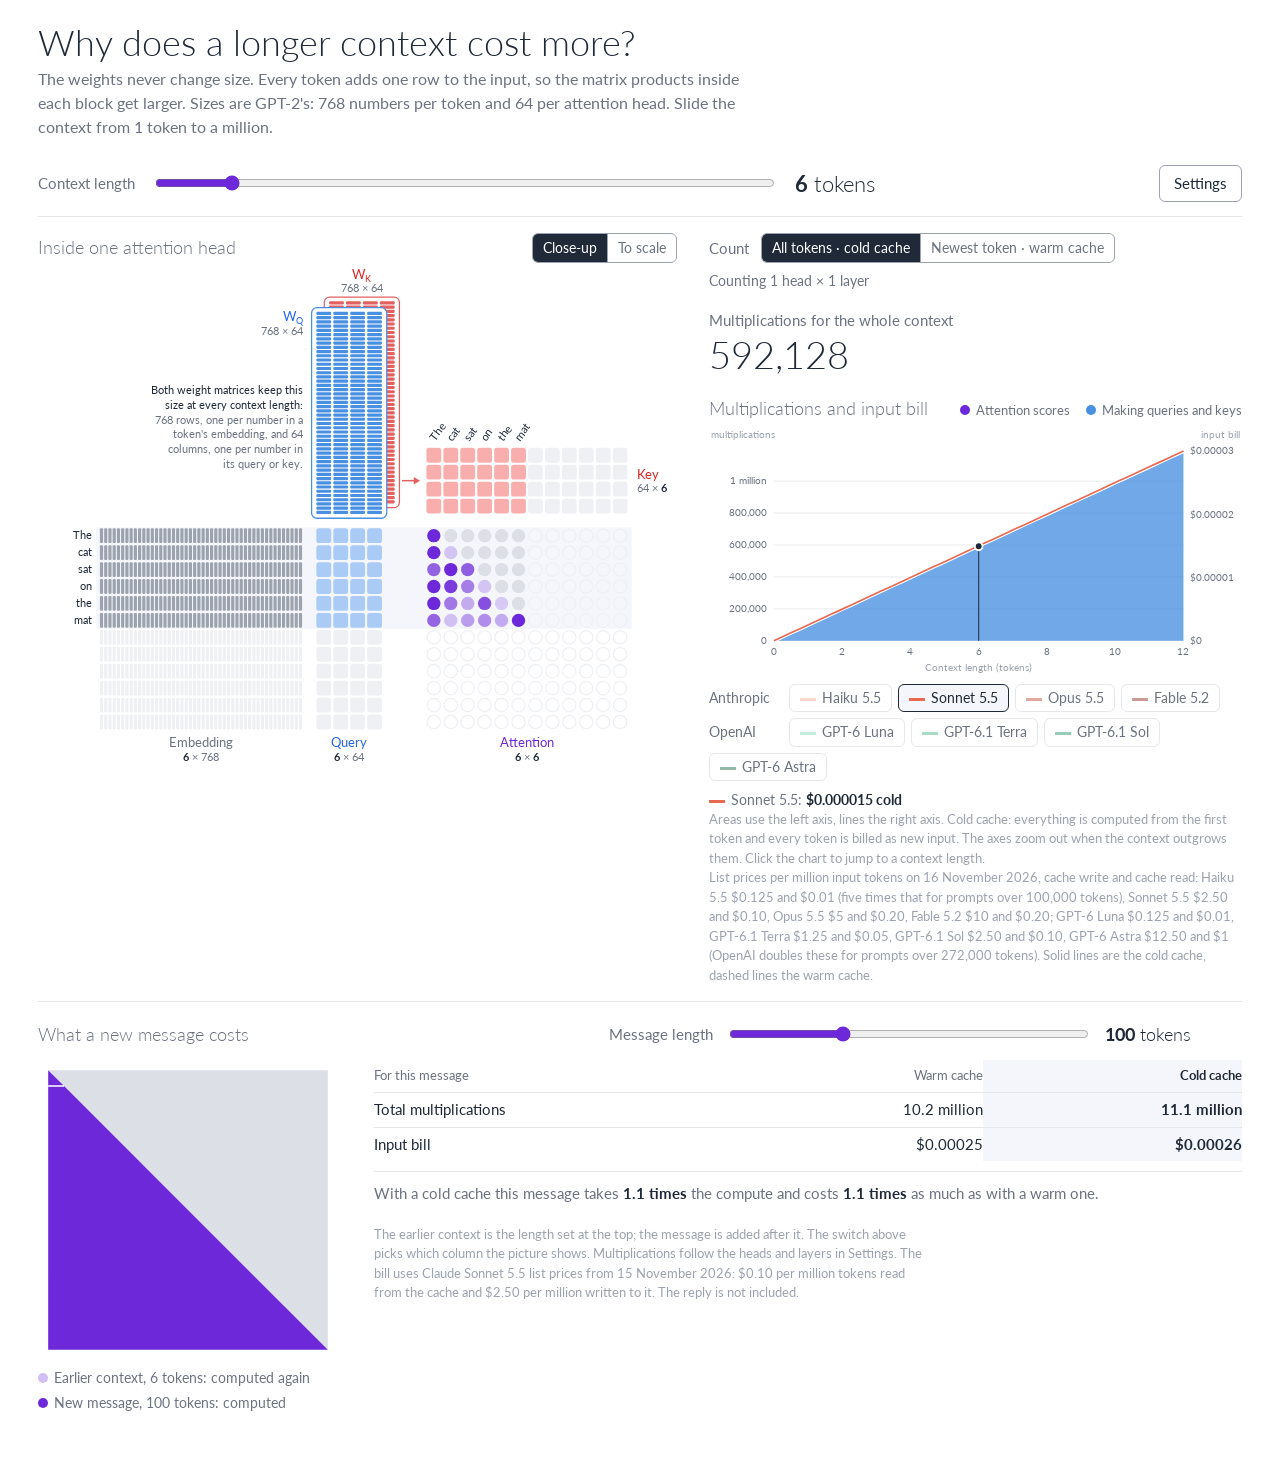
==== index.html @ df6a4c9b "Add interactive page on why a longer context costs more Co-Authored-By: Claude Fable 5.2 <noreply@an" ====
<!DOCTYPE html>
<html lang="en">
<head>
<meta charset="utf-8">
<meta name="viewport" content="width=device-width, initial-scale=1">
<title>Why a longer context costs more</title>
<link rel="preconnect" href="https://fonts.googleapis.com">
<link rel="preconnect" href="https://fonts.gstatic.com" crossorigin>
<link href="https://fonts.googleapis.com/css2?family=Lato:wght@300;400;700&display=swap" rel="stylesheet">
<style>
/* Layout: an airy white sheet. Left, one figure: token lanes run left to right
   through Embedding, Query and the Attention dot grid; the fixed weights and
   the Keys sit on top, so every cell is the row to its left times the column
   above it. Right, the two counts and the growth chart. */
:root {
  color-scheme: light;
  --bg: #ffffff;
  --ink: #1f2937;
  --ink-2: #6b7280;
  --ink-3: #9ca3af;
  --rule: #e5e7eb;
  --slot: #eef0f3;
  --lane: #f4f6fb;
  --emb: #9ca3af;
  --q: #4a90e2;
  --q-soft: #a9cbf5;
  --k: #e2605f;
  --k-soft: #f9aeae;
  --att: #6d28d9;
  --warm: #e2b100;
  --m1: #f2a48f; --m2: #e8694f; --m3: #c23e29; --m4: #86261a;
  --m5: #86d3b1; --m6: #3fb37f; --m7: #1e8c5e; --m8: #12603f;
  --bw: #2e9e6b;
  --br: #a9dcc3;
  --mask: #dcdfe6;
  --q-text: #2563eb;
  --k-text: #dc2626;
  --att-text: #6d28d9;
  --font: "Lato", "Segoe UI", "Helvetica Neue", Arial, sans-serif;
}
@media (prefers-color-scheme: dark) {
  :root:not([data-theme="light"]) {
    color-scheme: dark;
    --bg: #14161c;
    --ink: #e8eaf0;
    --ink-2: #a3a9b8;
    --ink-3: #737a8c;
    --rule: #2a2f3a;
    --slot: #20242d;
    --lane: #191c24;
    --emb: #7b8394;
    --q: #2f74c9;
    --q-soft: #27518a;
    --k: #c95252;
    --k-soft: #8f4444;
    --att: #a07be8;
  --warm: #d9ad1c;
  --m1: #f6c0b1; --m2: #ee8a74; --m3: #dc5f49; --m4: #b8432f;
  --m5: #a9e2c8; --m6: #5fc797; --m7: #37a676; --m8: #23825a;
  --bw: #3aa97a;
  --br: #2b5f4a;
    --mask: #333844;
    --q-text: #7fb0ff;
    --k-text: #f58c8c;
    --att-text: #b9a2ff;
  }
}
:root[data-theme="dark"] {
  color-scheme: dark;
  --bg: #14161c;
  --ink: #e8eaf0;
  --ink-2: #a3a9b8;
  --ink-3: #737a8c;
  --rule: #2a2f3a;
  --slot: #20242d;
  --lane: #191c24;
  --emb: #7b8394;
  --q: #2f74c9;
  --q-soft: #27518a;
  --k: #c95252;
  --k-soft: #8f4444;
  --att: #a07be8;
  --warm: #d9ad1c;
  --m1: #f6c0b1; --m2: #ee8a74; --m3: #dc5f49; --m4: #b8432f;
  --m5: #a9e2c8; --m6: #5fc797; --m7: #37a676; --m8: #23825a;
  --bw: #3aa97a;
  --br: #2b5f4a;
  --mask: #333844;
  --q-text: #7fb0ff;
  --k-text: #f58c8c;
  --att-text: #b9a2ff;
}

* { box-sizing: border-box; }
html, body { margin: 0; }
body {
  background: var(--bg);
  color: var(--ink);
  font-family: var(--font);
  font-size: 15px;
  line-height: 1.5;
}
.wrap {
  max-width: 1260px;
  margin: 0 auto;
  padding: 22px 28px 44px;
  display: flex;
  flex-direction: column;
  gap: 16px;
}

header { display: flex; flex-direction: column; gap: 4px; }
h1 {
  font-weight: 300;
  font-size: clamp(26px, 2.8vw, 36px);
  line-height: 1.15;
  margin: 0;
  text-wrap: balance;
}
.lede { margin: 0; color: var(--ink-2); font-size: 16px; max-width: 80ch; }

/* Controls */
.controls {
  display: flex;
  flex-wrap: wrap;
  align-items: center;
  gap: 10px 18px;
  padding: 10px 0 14px;
  border-bottom: 1px solid var(--rule);
}
.controls label { color: var(--ink-2); }
.controls input[type="range"] {
  flex: 1 1 200px;
  max-width: 620px;
  min-width: 150px;
  accent-color: var(--att);
  height: 24px;
}
.n-out { font-size: 22px; font-weight: 300; font-variant-numeric: tabular-nums; min-width: 9.6em; }
.n-out b { font-weight: 700; }
.buttons { display: flex; flex-wrap: wrap; gap: 8px; margin-left: auto; }
button {
  font: inherit;
  padding: 6px 14px;
  border-radius: 6px;
  border: 1px solid var(--ink-3);
  background: transparent;
  color: var(--ink);
  cursor: pointer;
}
button.primary { background: var(--att); border-color: var(--att); color: var(--bg); font-weight: 700; }
button:hover:not(:disabled) { background: var(--slot); }
button.primary:hover:not(:disabled) { background: var(--att); filter: brightness(1.12); }
button:disabled { opacity: 0.4; cursor: default; }
button:focus-visible, input:focus-visible { outline: 3px solid var(--q); outline-offset: 2px; }

/* Main */
main {
  display: grid;
  grid-template-columns: minmax(0, 6fr) minmax(0, 5fr);
  gap: 32px;
  align-items: start;
}
.stage-title, .side h2, .below h2 {
  margin: 0;
  font-size: 18px;
  font-weight: 300;
  color: var(--ink-2);
}
.stage { display: flex; flex-direction: column; gap: 6px; max-width: 700px; }
.stage-head { display: flex; flex-wrap: wrap; justify-content: space-between; align-items: center; gap: 8px 16px; }
.seg { display: inline-flex; border: 1px solid var(--ink-3); border-radius: 6px; overflow: hidden; }
.seg button { border: 0; border-radius: 0; padding: 4px 10px; font-size: 13.5px; color: var(--ink-2); white-space: nowrap; }
.seg button + button { border-left: 1px solid var(--ink-3); }
.seg button[aria-pressed="true"] { background: var(--ink); color: var(--bg); }
.seg button:focus-visible { outline-offset: -3px; }
.settings { position: relative; margin-left: auto; }
.settings summary {
  list-style: none; cursor: pointer; padding: 6px 14px; border: 1px solid var(--ink-3); border-radius: 6px; color: var(--ink);
}
.settings summary::-webkit-details-marker { display: none; }
.settings summary:hover, .settings[open] summary { background: var(--slot); }
.settings summary:focus-visible { outline: 3px solid var(--q); outline-offset: 2px; }
.settings-panel {
  position: absolute; right: 0; top: calc(100% + 6px); z-index: 5; width: min(300px, 86vw);
  display: grid; grid-template-columns: 1fr 88px; gap: 10px 12px; align-items: center;
  padding: 14px; background: var(--bg); border: 1px solid var(--rule); border-radius: 8px;
  box-shadow: 0 8px 24px rgba(0, 0, 0, 0.14);
}
.settings-panel input {
  font: inherit; width: 100%; padding: 5px 8px; border: 1px solid var(--ink-3); border-radius: 6px;
  background: var(--bg); color: var(--ink); font-variant-numeric: tabular-nums;
}
.settings-row, .settings-panel .hint { grid-column: 1 / -1; }
.settings-row { display: flex; flex-wrap: wrap; gap: 8px; }
.mult-note { color: var(--ink-2); font-size: 13.5px; font-variant-numeric: tabular-nums; }
.msg { display: flex; flex-direction: column; gap: 12px; padding-top: 18px; border-top: 1px solid var(--rule); }
.msg-head { display: flex; flex-wrap: wrap; align-items: center; justify-content: space-between; gap: 8px 24px; }
.msg-head h2 { margin: 0; font-size: 18px; font-weight: 300; color: var(--ink-2); }
.msg-ctl { display: flex; flex-wrap: wrap; align-items: center; gap: 8px 14px; flex: 1 1 360px; justify-content: flex-end; }
.msg-ctl label { color: var(--ink-2); }
.msg-ctl input { flex: 1 1 180px; max-width: 360px; accent-color: var(--att); height: 24px; }
.msg-out { font-size: 18px; font-weight: 300; min-width: 7.6em; font-variant-numeric: tabular-nums; }
.msg-out b { font-weight: 700; }
.msg-body { display: grid; grid-template-columns: minmax(0, 300px) minmax(0, 1fr); gap: 36px; align-items: start; }
.msg-pic { display: flex; flex-direction: column; gap: 8px; }
.msg-pic .key { display: flex; flex-direction: column; gap: 4px; margin-top: 0; font-size: 13.5px; color: var(--ink-2); }
.m-hist { fill: var(--att); }
.warm .m-hist { fill-opacity: 0.22; }
.m-new { fill: var(--att); }
.m-split { stroke: var(--bg); stroke-width: 1.2; }
.sw-hist { background: var(--att); opacity: 0.3; }
.msg-nums { display: flex; flex-direction: column; gap: 10px; min-width: 0; }
table { border-collapse: collapse; width: 100%; font-size: 15px; }
th, td { text-align: right; padding: 7px 10px; border-bottom: 1px solid var(--rule); white-space: nowrap; font-variant-numeric: tabular-nums; }
th:first-child, td:first-child { text-align: left; padding-left: 0; }
th { font-weight: 400; color: var(--ink-2); font-size: 13.5px; }
.table-wrap { overflow-x: auto; }
table.warm .col-w, table.cold .col-c { background: var(--lane); font-weight: 700; color: var(--ink); }
.msg .readout { min-height: 0; padding: 10px 0; border-top: 1px solid var(--rule); }
@media (max-width: 700px) { .msg-body { grid-template-columns: minmax(0, 1fr); } .msg-pic { max-width: 300px; } }
.mode { display: flex; flex-wrap: wrap; align-items: center; gap: 8px 12px; }
.mode-label { color: var(--ink-2); }
.warm .xrow.on:not(.new), .warm .mx-q .c.on:not(.new), .warm .mx-k .c.on:not(.new), .warm .mx-a .c.on:not(.new) { opacity: 0.28; }
.s-x { fill: var(--emb); }
.s-wq { fill: var(--q); stroke: var(--bg); stroke-width: 0.8; }
.s-wk { fill: var(--k); }
.s-q { fill: var(--q-soft); }
.s-k { fill: var(--k-soft); }
.s-a { fill: var(--att); fill-opacity: 0.7; }
.s-mask { fill: var(--mask); }
.s-ring { fill: none; stroke: var(--ink-3); stroke-width: 0.8; }
svg { display: block; width: 100%; height: auto; }

.lane { fill: none; }
.lane.on { fill: var(--lane); }
.tok { fill: var(--ink-3); font-family: var(--font); font-size: 10.5px; opacity: 0; }
.tok.on { fill: var(--ink); opacity: 1; }
.tok.hl { font-weight: 700; }
.c { fill: var(--slot); }
.xrow rect { fill: var(--slot); }
.xrow.on rect { fill: var(--emb); }
.mx-wq .wcol rect { fill: var(--q); }
.mx-wk .wcol rect { fill: var(--k); }
.w-card { fill: var(--bg); stroke-width: 1.2; }
.mx-wq .w-card { stroke: var(--q); }
.mx-wk .w-card { stroke: var(--k); }
.mx-q .c.on { fill: var(--q-soft); }
.mx-k .c.on { fill: var(--k-soft); }
.mx-a .c { fill: none; stroke: var(--slot); stroke-width: 1.2; }
.mx-a .c.on { fill: var(--att); stroke: none; }
.mx-a .c.on.masked { fill: var(--mask); }
.focus .c.on, .focus .xrow.on, .focus .wcol { opacity: 0.22; }
.focus .c.hl, .focus .xrow.hl, .focus .wcol.hl { opacity: 1; }
.mx-q .c.res, .mx-k .c.res, .mx-a .c.res { stroke: var(--ink); stroke-width: 1.6; }
.w-frame { fill: none; stroke-width: 1.2; }
.w-frame.q { stroke: var(--q); }
.w-frame.k { stroke: var(--k); }
.turn { fill: none; stroke: var(--k); stroke-width: 1.4; }
.turn-head { fill: var(--k); }
.fig-note { fill: var(--ink-2); font-family: var(--font); font-size: 10.5px; }
.fig-note.strong { fill: var(--ink); }
.band { fill: var(--lane); }
.cross { fill: var(--bg); stroke: var(--ink); stroke-width: 1.4; }
.anno { fill: var(--ink-2); font-family: var(--font); font-size: 11.5px; }
.m-name { font-family: var(--font); font-size: 12.5px; }
.m-shape { fill: var(--ink-2); font-family: var(--font); font-size: 10.5px; }
.m-shape .n { fill: var(--ink); font-weight: 700; }
.name-emb { fill: var(--ink-2); }
.name-q { fill: var(--q-text); }
.name-k { fill: var(--k-text); }
.name-a { fill: var(--att-text); }
.hint { margin: 0; font-size: 13px; color: var(--ink-3); max-width: 70ch; }

/* Side */
.side { display: flex; flex-direction: column; gap: 18px; min-width: 0; }
.tiles { display: grid; grid-template-columns: repeat(2, minmax(0, 1fr)); gap: 20px; }
.tile { display: flex; flex-direction: column; }
.tile-label { font-size: 15px; color: var(--ink-2); }
.tile-label.q { color: var(--q-text); }
.tile-label.a { color: var(--att-text); }
.tile-value {
  font-weight: 300;
  font-size: clamp(28px, 3vw, 38px);
  line-height: 1.2;
  font-variant-numeric: tabular-nums;
}
.tile-sub { color: var(--ink-2); font-size: 13.5px; font-variant-numeric: tabular-nums; }
.tile-sub b { color: var(--ink); }
.readout {
  margin: 0;
  color: var(--ink-2);
  min-height: 3em;
}
.readout b { color: var(--ink); font-variant-numeric: tabular-nums; }
.chart-head { display: flex; flex-wrap: wrap; justify-content: space-between; align-items: baseline; gap: 4px 16px; margin-bottom: 4px; }
.legend { display: flex; flex-wrap: wrap; gap: 4px 16px; font-size: 13px; color: var(--ink-2); }
.swatch { display: inline-block; width: 10px; height: 10px; border-radius: 50%; margin-right: 6px; }
.sw-q { background: var(--q); }
.sw-a { background: var(--att); }
.chart-box { position: relative; }
.chart-box svg { cursor: crosshair; touch-action: none; }
.grid line { stroke: var(--rule); stroke-width: 1; }
.axis text { fill: var(--ink-2); font-family: var(--font); font-size: 11.5px; }
.axis .title { fill: var(--ink-3); }
.dlabel { fill: var(--ink); font-family: var(--font); font-size: 11.5px; font-weight: 700; }
.line { fill: none; stroke-width: 2; stroke-linejoin: round; stroke-linecap: round; }
.line.q { stroke: var(--q); }
.line.a { stroke: var(--att); }
.guide { stroke: var(--ink-3); stroke-width: 1; stroke-dasharray: 3 3; }
.area.a { fill: var(--att); fill-opacity: 0.72; }
.area.q { fill: var(--q); fill-opacity: 0.78; }
.area.w { fill: var(--warm); fill-opacity: 0.6; stroke: var(--warm); stroke-width: 1; }
.sw-w { background: var(--warm); }
.bill-halo { fill: none; stroke: var(--bg); stroke-width: 4.5; stroke-linejoin: round; }
.bill-line { fill: none; stroke-width: 2; stroke-linejoin: round; }
.bill-dot { stroke: var(--bg); stroke-width: 1.5; }
.sw-ln { width: 16px; height: 0; border-radius: 0; background: none; border-top: 3px solid; vertical-align: middle; }
.models { display: flex; flex-direction: column; gap: 6px; margin-top: 8px; }
.model-row { display: flex; flex-wrap: wrap; align-items: center; gap: 6px; }
.model-row .mode-label { min-width: 74px; font-size: 13.5px; }
.model-btn { padding: 3px 10px; font-size: 13.5px; color: var(--ink-2); border-color: var(--rule); }
.model-btn[aria-pressed="true"] { color: var(--ink); border-color: var(--ink); background: var(--lane); }
.model-btn[aria-pressed="false"] .sw-ln { opacity: 0.45; }
.bill-list { margin: 8px 0 0; display: flex; flex-wrap: wrap; gap: 4px 18px; font-size: 14px; color: var(--ink-2); font-variant-numeric: tabular-nums; }
.bill-list b { color: var(--ink); }
.warm-line { fill: none; stroke: var(--ink); stroke-width: 2; stroke-linejoin: round; }
.dot.wd { fill: var(--bg); stroke: var(--ink); stroke-width: 2; }
.sw-line { width: 14px; height: 0; border-radius: 0; border-top: 2px solid var(--ink); vertical-align: middle; }
.area.bw { fill: var(--bw); fill-opacity: 0.9; }
.area.br { fill: var(--br); }
.sw-bw { background: var(--bw); }
.sw-br { background: var(--br); }
.bill-total { font-weight: 700; color: var(--ink); font-variant-numeric: tabular-nums; }
.edge { fill: none; stroke: var(--bg); stroke-width: 1.5; }
.mark { stroke: var(--ink); stroke-width: 1.2; }
.dot.t { fill: var(--ink); }
.axis-title { fill: var(--ink-3); font-family: var(--font); font-size: 11.5px; }
.dot { stroke: var(--bg); stroke-width: 2; }
.dot.q { fill: var(--q); }
.dot.a { fill: var(--att); }
.hover-line { stroke: var(--ink); stroke-width: 1; }
.hover-dot { fill: var(--bg); stroke-width: 2; }
.hover-dot.q { stroke: var(--q); }
.hover-dot.a { stroke: var(--att); }
.tip {
  position: absolute;
  top: 0; left: 0;
  pointer-events: none;
  background: var(--ink);
  color: var(--bg);
  border-radius: 6px;
  padding: 7px 10px;
  font-size: 12.5px;
  line-height: 1.5;
  white-space: nowrap;
  font-variant-numeric: tabular-nums;
}
.tip[hidden] { display: none; }
.tip strong { display: block; }
.tip .swatch { width: 8px; height: 8px; }

/* Below */
.below {
  display: grid;
  grid-template-columns: minmax(0, 1fr) minmax(0, 1fr);
  gap: 36px;
  align-items: start;
  padding-top: 18px;
  border-top: 1px solid var(--rule);
}
.below h2 { margin-bottom: 8px; }
.table-wrap { overflow-x: auto; }
table { border-collapse: collapse; width: 100%; font-size: 14.5px; }
th, td { text-align: right; padding: 6px 0 6px 16px; border-bottom: 1px solid var(--rule); white-space: nowrap; font-variant-numeric: tabular-nums; }
th:first-child, td:first-child { text-align: left; padding-left: 0; }
th { font-weight: 400; color: var(--ink-2); font-size: 13px; }
tr:last-child td { border-bottom: 0; }
.fine { margin: 8px 0 0; color: var(--ink-2); font-size: 13.5px; max-width: 65ch; }
.notes { margin: 0; padding-left: 18px; color: var(--ink-2); display: flex; flex-direction: column; gap: 6px; max-width: 65ch; }

@media (max-width: 760px) {
  main, .below { grid-template-columns: minmax(0, 1fr); }
  .buttons { margin-left: 0; }
}
@media (max-width: 420px) {
  .wrap { padding: 16px 16px 32px; }
  .tiles { grid-template-columns: minmax(0, 1fr); }
}
</style>
</head>
<body>
<div class="wrap">

  <header>
    <h1>Why does a longer context cost more?</h1>
    <p class="lede">The weights never change size. Every token adds one row to the input, so the matrix products inside each block get larger. Sizes are GPT-2's: 768 numbers per token and 64 per attention head. Slide the context from 1 token to a million.</p>
  </header>

  <section class="controls" aria-label="Controls">
    <label for="ctx-length">Context length</label>
    <input type="range" id="ctx-length" min="0" max="44" step="1" value="5">
    <output class="n-out" id="ctx-out" for="ctx-length"><b>6</b> tokens</output>
    <details class="settings" id="settings">
      <summary>Settings</summary>
      <div class="settings-panel">
        <label for="set-heads">Heads per layer</label>
        <input type="number" id="set-heads" min="1" max="256" step="1" value="1">
        <label for="set-layers">Layers</label>
        <input type="number" id="set-layers" min="1" max="256" step="1" value="1">
        <div class="settings-row">
          <button type="button" id="set-gpt2">GPT-2: 12 × 12</button>
          <button type="button" id="set-one">One head</button>
        </div>
        <p class="hint">Every head in every layer repeats both products with its own weights. The counts and the chart are multiplied; the figure still shows one head.</p>
      </div>
    </details>
  </section>

  <main>
    <section class="stage" aria-label="The matrix products inside one attention head">
      <div class="stage-head">
        <h2 class="stage-title">Inside one attention head</h2>
        <div class="seg" role="group" aria-label="View">
          <button type="button" id="view-cells" aria-pressed="true">Close-up</button>
          <button type="button" id="view-scale" aria-pressed="false">To scale</button>
        </div>
      </div>
      <svg id="fig" viewBox="0 0 604 472" role="img" aria-label="The embedding times the fixed weights W Q gives the queries, and times W K gives the keys; every query times every key gives the attention grid. The weights keep their size while the other blocks grow with the context."></svg>
      
    </section>

    <div class="side">
      <div class="mode">
        <span class="mode-label" id="mode-label">Count</span>
        <div class="seg" role="group" aria-labelledby="mode-label">
          <button type="button" id="mode-cold" aria-pressed="true">All tokens · cold cache</button>
          <button type="button" id="mode-warm" aria-pressed="false">Newest token · warm cache</button>
        </div>
        <span class="mult-note" id="mult-note">Counting 1 head × 1 layer</span>
      </div>
      <div class="tiles">
        <div class="tile" id="tile1">
          <span class="tile-label" id="t-total">Multiplications for the whole context</span>
          <span class="tile-value" id="c-total"></span>
        </div>
        <div class="tile" id="tile2" style="display:none">
          <span class="tile-label">Newest token, warm cache</span>
          <span class="tile-value" id="c-total2"></span>
        </div>
      </div>

      

      <section aria-label="Growth chart">
        <div class="chart-head">
          <h2 id="chart-title">Multiplications for the whole context</h2>
          <div class="legend">
            <span><span class="swatch sw-a"></span>Attention scores</span>
            <span><span class="swatch sw-q"></span>Making queries and keys</span>
            <span id="leg-warm" style="display:none"><span class="swatch sw-w"></span>Newest token, warm cache</span>
          </div>
        </div>
        <div class="chart-box">
          <svg id="svg-chart" viewBox="0 0 640 300" role="img" aria-label="Chart with two vertical axes against context length. Areas on the left axis: multiplications for queries and keys and for attention scores. Lines on the right axis: the input bill of the chosen models."></svg>
          <div class="tip" id="tip" hidden></div>
        </div>
        <div class="models" id="model-buttons" aria-label="Models whose input bill is drawn"></div>
        <p class="bill-list" id="bill-list"></p>
        <p class="hint" id="chart-hint"></p>
        <p class="hint">List prices per million input tokens on 16 November 2026, cache write and cache read: Haiku 5.5 $0.125 and $0.01 (five times that for prompts over 100,000 tokens), Sonnet 5.5 $2.50 and $0.10, Opus 5.5 $5 and $0.20, Fable 5.2 $10 and $0.20; GPT-6 Luna $0.125 and $0.01, GPT-6.1 Terra $1.25 and $0.05, GPT-6.1 Sol $2.50 and $0.10, GPT-6 Astra $12.50 and $1 (OpenAI doubles these for prompts over 272,000 tokens). Solid lines are the cold cache, dashed lines the warm cache.</p>
      </section>

    </div>
  </main>

  <section class="msg" aria-label="What a new message costs">
    <div class="msg-head">
      <h2>What a new message costs</h2>
      <div class="msg-ctl">
        <label for="msg-length">Message length</label>
        <input type="range" id="msg-length" min="0" max="13" step="1" value="4">
        <output class="msg-out" id="msg-out" for="msg-length"><b>100</b> tokens</output>
      </div>
    </div>
    <div class="msg-body">
      <div class="msg-pic">
        <svg id="msg-fig" viewBox="0 0 236 236" role="img" aria-label="The attention grid for the earlier context plus the new message. The new message is a strip along the bottom."></svg>
        <div class="key">
          <span><span class="swatch sw-hist"></span><span id="msg-key-hist"></span></span>
          <span><span class="swatch sw-a"></span><span id="msg-key-new"></span></span>
        </div>
      </div>
      <div class="msg-nums">
        <div class="table-wrap">
          <table id="msg-table">
            <thead>
              <tr><th scope="col">For this message</th><th scope="col" class="col-w">Warm cache</th><th scope="col" class="col-c">Cold cache</th></tr>
            </thead>
            <tbody>
              <tr><td>Total multiplications</td><td class="col-w" id="mw-t"></td><td class="col-c" id="mc-t"></td></tr>
              <tr><td>Input bill</td><td class="col-w" id="mw-b"></td><td class="col-c" id="mc-b"></td></tr>
            </tbody>
          </table>
        </div>
        <p class="readout" id="msg-sum"></p>
        <p class="hint">The earlier context is the length set at the top; the message is added after it. The switch above picks which column the picture shows. Multiplications follow the heads and layers in Settings. The bill uses Claude Sonnet 5.5 list prices from 15 November 2026: $0.10 per million tokens read from the cache and $2.50 per million written to it. The reply is not included.</p>
      </div>
    </div>
  </section>

</div>

<script>
(function () {
  "use strict";
  /* Sizes are GPT-2's: DM numbers per token, DH per head. The close-up draws 1 of every 16. */
  var MAX = 12, DM = 768, DH = 64, CM = 48, CH = 4, START = 6;
  var STOPS = [1, 2, 3, 4, 5, 6, 7, 8, 9, 10, 11, 12, 16, 24, 32, 48, 64, 96, 128, 192, 256, 384, 512, 768,
               1024, 1536, 2048, 3072, 4096, 6144, 8192, 12288, 16384, 24576, 32768, 49152, 65536, 98304,
               131072, 196608, 262144, 393216, 524288, 786432, 1048576];
  var NMAX = STOPS[STOPS.length - 1];
  var P = 16, M = 4;                       /* close-up pitch per token / head cell, and per embedding bar */
  var WORDS = ["The", "cat", "sat", "on", "the", "mat", "because", "it", "was", "tired", "and", "warm"];
  /* geometry of the figure, in viewBox units */
  var XX = 58, QX = 262, WKX = QX + 12, AX = 366, WYQ = 40, WYK = 30, ROWY = 244, KTY = ROWY - 12 - CH * P, SIDE = 192;
  var NS = "http://www.w3.org/2000/svg";
  var fmt = new Intl.NumberFormat("en-US");
  var big = new Intl.NumberFormat("en-US", { notation: "compact", compactDisplay: "long", maximumSignificantDigits: 3 });
  var show = function (v) { return v < 1e6 ? fmt.format(v) : big.format(v); };
  var $ = function (id) { return document.getElementById(id); };
  var reduced = window.matchMedia && window.matchMedia("(prefers-reduced-motion: reduce)").matches;
  var costW = function (n) { return 2 * n * DM * DH; };
  var costS = function (n) { return n * n * DH; };
  var EQUAL = 2 * DM;                      /* context length where both cost the same */
  function el(name, attrs, parent) {
    var node = document.createElementNS(NS, name);
    for (var k in attrs) node.setAttribute(k, attrs[k]);
    if (parent) parent.appendChild(node);
    return node;
  }
  function tokens(n) { return fmt.format(n) + (n === 1 ? " token" : " tokens"); }
  function word(i) { return "“" + WORDS[i] + "”"; }
  function nearestStop(n) {
    var best = 0, d = Infinity;
    for (var i = 0; i < STOPS.length; i++) {
      var di = Math.abs(Math.log(STOPS[i]) - Math.log(n));
      if (di < d) { d = di; best = i; }
    }
    return best;
  }
  function nextStop(n) { for (var i = 0; i < STOPS.length; i++) if (STOPS[i] > n) return STOPS[i]; return null; }
  function prevStop(n) { for (var i = STOPS.length - 1; i >= 0; i--) if (STOPS[i] < n) return STOPS[i]; return null; }

  var state = { n: START, pref: "cells", mode: "cold", shown: "cold", heads: 1, layers: 1, lastView: null, anim: null, run: 0,
                hoverQ: null, hoverK: null, hoverA: null };
  /* cold cache: the whole context is computed. warm cache: only the newest token's share. */
  /* every head in every layer repeats both products, so the settings multiply the counts */
  var multW = function (n, mode) { return state.heads * state.layers * (mode === "warm" ? 2 * DM * DH : costW(n)); };
  var multS = function (n, mode) { return state.heads * state.layers * (mode === "warm" ? n * DH : costS(n)); };
  /* "both" draws the cold case as the areas and the warm case as a line on the same axes */
  /* drawn mode: with both cases off, the last one shown is still drawn while it sinks to zero */
  var drawn = function () { return state.mode === "none" ? state.shown : state.mode; };
  var prim = function () { return drawn() === "warm" ? "warm" : "cold"; };
  var coldOn = function () { return state.mode === "cold" || state.mode === "both"; };
  var warmOn = function () { return state.mode === "warm" || state.mode === "both"; };
  var fW = function (n) { return multW(n, prim()); };
  var fS = function (n) { return multS(n, prim()); };
  function view() { return state.n > MAX ? "scale" : state.pref; }

  /* illustrative attention weights: one shade per pair a token may see */
  var seed = 20261115;
  function rnd() {
    seed |= 0; seed = seed + 0x6D2B79F5 | 0;
    var t = Math.imul(seed ^ seed >>> 15, 1 | seed);
    t = t + Math.imul(t ^ t >>> 7, 61 | t) ^ t;
    return ((t ^ t >>> 14) >>> 0) / 4294967296;
  }
  var shade = [];
  for (var wi = 0; wi < MAX; wi++) {
    var raw = [], top = 0;
    for (var wj = 0; wj <= wi; wj++) { var v = Math.exp(rnd() * 3.2); raw.push(v); if (v > top) top = v; }
    shade.push(raw.map(function (x) { return 0.16 + 0.84 * x / top; }));
  }

  var svg = $("fig");
  var fig = el("g", {}, svg);              /* close-up: every cell drawn */
  var sc = el("g", {}, svg);               /* to scale: blocks */

  /* ================= close-up ================= */
  var lanes = [], rowLab = [], colLab = [];
  var r, c;
  for (r = 0; r < MAX; r++) {
    lanes.push(el("rect", { "class": "lane", x: XX - 3, y: ROWY + r * P, width: AX + MAX * P - XX + 6, height: P }, fig));
  }
  for (r = 0; r < MAX; r++) {
    var t = el("text", { "class": "tok", x: XX - 7, y: ROWY + r * P + 11.5, "text-anchor": "end" }, fig);
    t.textContent = WORDS[r]; rowLab.push(t);
    var cxm = AX + r * P + 9, cym = KTY - 5;
    var u = el("text", { "class": "tok", x: cxm, y: cym, transform: "rotate(-52 " + cxm + " " + cym + ")" }, fig);
    u.textContent = WORDS[r]; colLab.push(u);
  }
  var gX = el("g", { "class": "mx-x" }, fig), xrows = [];
  for (r = 0; r < MAX; r++) {
    var gr = el("g", { "class": "xrow" }, gX);
    for (c = 0; c < CM; c++) el("rect", { x: XX + c * M + 0.5, y: ROWY + r * P + 1, width: M - 1, height: P - 2, rx: 1 }, gr);
    xrows.push(gr);
  }
  /* each weight matrix is a card; W_K sits behind W_Q, shifted up and to the right */
  var gW = el("g", {}, fig);
  function weights(x0, y0, cls) {
    var g = el("g", { "class": cls }, gW), cols = [];
    el("rect", { "class": "w-card", x: x0 - 3.5, y: y0 - 3.5, width: CH * P + 7, height: CM * M + 7, rx: 5 }, g);
    for (var cc = 0; cc < CH; cc++) {
      var gc = el("g", { "class": "wcol" }, g);
      for (var kk = 0; kk < CM; kk++) el("rect", { x: x0 + cc * P + 1, y: y0 + kk * M + 0.5, width: P - 2, height: M - 1, rx: 1 }, gc);
      cols.push(gc);
    }
    cols.g = g;
    return cols;
  }
  var WK = weights(WKX, WYK, "mx-wk"), WQ = weights(QX, WYQ, "mx-wq");

  function matrix(x0, y0, rows, cols, cls, tag) {
    var g = el("g", { "class": cls }, fig), cells = [];
    for (var rr = 0; rr < rows; rr++) {
      cells.push([]);
      for (var cc = 0; cc < cols; cc++) {
        var a = { "class": "c", x: x0 + cc * P + 1, y: y0 + rr * P + 1, width: P - 2, height: P - 2, rx: 2.5 };
        if (tag) { a["data-m"] = tag; a["data-r"] = rr; a["data-c"] = cc; }
        cells[rr].push(el("rect", a, g));
      }
    }
    cells.g = g;
    return cells;
  }
  var Q = matrix(QX, ROWY, MAX, CH, "mx-q", "q");
  var KT = matrix(AX, KTY, CH, MAX, "mx-k", "k");
  var A = []; A.g = el("g", { "class": "mx-a" }, fig);
  for (r = 0; r < MAX; r++) {
    A.push([]);
    for (c = 0; c < MAX; c++) {
      A[r].push(el("circle", { "class": "c", cx: AX + c * P + 8, cy: ROWY + r * P + 8, r: 6.3,
                               "data-m": "a", "data-r": r, "data-c": c }, A.g));
    }
  }
  /* W_K produces the keys */
  var ay = KTY + CH * P / 2, ax0 = WKX + CH * P + 6, ax1 = AX - 5;
  el("path", { "class": "turn", d: "M" + ax0 + " " + ay + " L" + (ax1 - 5) + " " + ay }, fig);
  el("path", { "class": "turn-head", d: "M" + ax1 + " " + ay + " l-6 -3.5 v7 z" }, fig);

  /* a two-line label: coloured name (with optional subscripts) above a shape line */
  function label(parent, cls, parts) {
    var t1 = el("text", { "class": "m-name " + cls }, parent), down = false;
    parts.forEach(function (p) {
      if (p.charAt(0) === "_") {
        el("tspan", { dy: 3, "font-size": 8.5 }, t1).textContent = p.slice(1); down = true;
      } else {
        var ts = el("tspan", down ? { dy: -3 } : {}, t1); ts.textContent = p; down = false;
      }
    });
    return { name: t1, shape: el("text", { "class": "m-shape" }, parent) };
  }
  function place(lb, x, y, anchor) {
    lb.name.setAttribute("x", x); lb.name.setAttribute("y", y); lb.name.setAttribute("text-anchor", anchor);
    lb.shape.setAttribute("x", x); lb.shape.setAttribute("y", y + 13); lb.shape.setAttribute("text-anchor", anchor);
  }
  function shape(lb, parts) {
    var node = lb.shape;
    while (node.firstChild) node.removeChild(node.firstChild);
    parts.forEach(function (p) {
      var ts = el("tspan", typeof p === "number" ? { "class": "n" } : {}, node);
      ts.textContent = typeof p === "number" ? fmt.format(p) : p;
    });
  }
  var BOT = ROWY + MAX * P + 16;
  var cX = label(fig, "name-emb", ["Embedding"]), cQ = label(fig, "name-q", ["Query"]);
  var cA = label(fig, "name-a", ["Attention"]), cK = label(fig, "name-k", ["Key"]);
  var cWQ = label(fig, "name-q", ["W", "_Q"]), cWK = label(fig, "name-k", ["W", "_K"]);
  place(cX, XX + CM * M / 2, BOT, "middle"); place(cQ, QX + 32, BOT, "middle");
  place(cA, AX + MAX * P / 2, BOT, "middle"); place(cK, AX + MAX * P + 8, KTY + 30, "start");
  place(cWQ, QX - 12, WYQ + 9, "end"); place(cWK, WKX + 32, 9, "middle");
  shape(cWQ, ["768 × 64"]); shape(cWK, ["768 × 64"]);
  [["Both weight matrices keep this", "fig-note strong"], ["size at every context length:", "fig-note strong"],
   ["768 rows, one per number in a", "fig-note"], ["token's embedding, and 64", "fig-note"],
   ["columns, one per number in", "fig-note"], ["its query or key.", "fig-note"]].forEach(function (ln, i) {
    el("text", { "class": ln[1], x: QX - 12, y: WYQ + 78 + i * 14, "text-anchor": "end" }, fig).textContent = ln[0];
  });

  /* ================= to scale ================= */
  function block(cls) { return el("rect", { "class": cls, rx: 0.8 }, sc); }
  var sX = block("s-x"), sWK = block("s-wk"), sWQ = block("s-wq"), sQ = block("s-q"), sK = block("s-k"), sA = block("s-a");
  var sMask = el("polygon", { "class": "s-mask" }, sc);
  var lX = label(sc, "name-emb", ["Embedding"]), lQ = label(sc, "name-q", ["Query"]);
  var lA = label(sc, "name-a", ["Attention"]), lK = label(sc, "name-k", ["Key"]);
  var lW = label(sc, "name-q", ["W", "_Q", ", W", "_K"]);
  shape(lW, ["768 × 64 each"]);
  var sNote = [0, 1, 2].map(function (i) {
    return el("text", { "class": i === 0 ? "fig-note strong" : "fig-note", x: 4, y: 48 + i * 14 }, sc);
  });
  function setRect(node, x, y, w, h) {
    node.setAttribute("x", x.toFixed(2)); node.setAttribute("y", y.toFixed(2));
    node.setAttribute("width", w.toFixed(2)); node.setAttribute("height", h.toFixed(2));
  }
  /* one unit of length is one number or one token; the longest side fills the picture */
  function drawScale(nn) {
    var p = SIDE / Math.max(nn, DM);
    var vis = function (v) { return Math.max(v, 1.6); };
    var tok = vis(nn * p), mod = vis(DM * p), head = vis(DH * p);
    var wy = ROWY - 12 - mod, off = Math.max(2.4, Math.min(8, head * 0.5));
    setRect(sX, QX - 12 - mod, ROWY, mod, tok);
    setRect(sQ, QX, ROWY, head, tok);
    setRect(sWK, QX + off, wy - off, head, mod);
    setRect(sWQ, QX, wy, head, mod);
    setRect(sK, AX, ROWY - 12 - head, tok, head);
    setRect(sA, AX, ROWY, tok, tok);
    sMask.setAttribute("points", tok >= 4
      ? AX + "," + ROWY + " " + (AX + tok).toFixed(2) + "," + ROWY + " " + (AX + tok).toFixed(2) + "," + (ROWY + tok).toFixed(2)
      : "");
    place(lX, QX - 12, ROWY + tok + 15, "end");
    place(lQ, QX, ROWY + tok + 15, "start");
    place(lA, AX, ROWY + tok + 15, "start");
    place(lK, AX, ROWY - 12 - head - 19, "start");
    place(lW, QX - 9, Math.min(wy + mod / 2, ROWY - 38), "end");
  }
  var disp = { n: START, target: START, raf: 0 };
  function tweenTo(n) {
    cancelAnimationFrame(disp.raf);
    disp.target = n;
    if (reduced) { disp.n = n; drawScale(n); return; }
    var from = Math.log(disp.n), to = Math.log(n), t0 = null;
    function step(now) {
      if (t0 === null) t0 = now;
      var f = Math.min(1, (now - t0) / 340);
      var e = f < 0.5 ? 2 * f * f : 1 - Math.pow(-2 * f + 2, 2) / 2;
      disp.n = Math.exp(from + (to - from) * e);
      drawScale(disp.n);
      if (f < 1) disp.raf = requestAnimationFrame(step);
    }
    disp.raf = requestAnimationFrame(step);
  }

  function money(v) {
    if (v === 0) return "$0";
    if (v >= 100) return "$" + fmt.format(Math.round(v));
    if (v >= 1) return "$" + v.toFixed(2);
    var t = String(parseFloat(v.toPrecision(2)));
    if (t.indexOf("e") >= 0) t = v.toFixed(9).replace(/0+$/, "");
    return "$" + ((t.split(".")[1] || "").length < 2 ? parseFloat(t).toFixed(2) : t);
  }
  var warmMult = function (n) { return multW(n, "warm") + multS(n, "warm"); };

  /* ---------- price lists: US dollars per million tokens, checked on 16 November 2026 ---------- */
  /* write: input written to the cache. read: input read from the cache.
     tier: above this many input tokens the whole request is billed at `mult` times these rates. */
  var MODELS = [
    { id: "haiku", name: "Haiku 5.5", maker: "Anthropic", write: 0.125, read: 0.01, tier: 100000, mult: 5 },
    { id: "sonnet", name: "Sonnet 5.5", maker: "Anthropic", write: 2.5, read: 0.10 },
    { id: "opus", name: "Opus 5.5", maker: "Anthropic", write: 5, read: 0.20 },
    { id: "fable", name: "Fable 5.2", maker: "Anthropic", write: 10, read: 0.20 },
    { id: "luna", name: "GPT-6 Luna", maker: "OpenAI", write: 0.125, read: 0.01, tier: 272000, mult: 2 },
    { id: "terra", name: "GPT-6.1 Terra", maker: "OpenAI", write: 1.25, read: 0.05, tier: 272000, mult: 2 },
    { id: "sol", name: "GPT-6.1 Sol", maker: "OpenAI", write: 2.5, read: 0.10, tier: 272000, mult: 2 },
    { id: "astra", name: "GPT-6 Astra", maker: "OpenAI", write: 12.5, read: 1, tier: 272000, mult: 2 }
  ];
  MODELS.forEach(function (m, i) { m.color = "var(--m" + (i + 1) + ")"; m.on = m.id === "sonnet"; });
  function tierMult(m, n) { return m.tier && n > m.tier ? m.mult : 1; }
  /* cold: every token is new input, written to the cache. warm: earlier tokens are read from it. */
  function billCold(m, n) { return n * m.write * tierMult(m, n) / 1e6; }
  function billWarm(m, n) { return (Math.max(n - 1, 0) * m.read + Math.min(n, 1) * m.write) * tierMult(m, n) / 1e6; }

  /* ---------- chart: stacked, linear axes, zooms out with the context ---------- */
  var C = { w: 640, h: 300, l: 78, r: 70, t: 30, b: 42 };
  var LEVELS = [12, 48, 192, 768, 3072, 12288, 49152, 196608, NMAX];
  function levelFor(n) { for (var i = 0; i < LEVELS.length; i++) if (LEVELS[i] >= n) return LEVELS[i]; return NMAX; }
  var chart = $("svg-chart");
  /* while an axis eases to a smaller range, marks that overshoot are cut at the plot edge */
  var clipDef = el("clipPath", { id: "plot-clip" }, el("defs", {}, chart));
  el("rect", { x: C.l - 6, y: C.t - 6, width: C.w - C.l - C.r + 12, height: C.h - C.b - C.t + 12 }, clipDef);
  var gGrid = el("g", { "class": "grid" }, chart);
  var areaA = el("path", { "class": "area a" }, chart);
  var areaQ = el("path", { "class": "area q" }, chart);
  var edge = el("path", { "class": "edge" }, chart);
  var areaWarm = el("path", { "class": "area w" }, chart);
  var gAxis = el("g", { "class": "axis" }, chart);
  var gAxisR = el("g", { "class": "axis" }, chart);
  var gBill = el("g", {}, chart);
  el("text", { "class": "axis-title", x: 2, y: 14 }, chart).textContent = "multiplications";
  var capR = el("text", { "class": "axis-title", x: C.w - 2, y: 14, "text-anchor": "end" }, chart);
  capR.textContent = "input bill";
  [areaA, areaQ, edge, areaWarm, gBill].forEach(function (e) { e.setAttribute("clip-path", "url(#plot-clip)"); });
  el("text", { "class": "axis-title", x: (C.l + C.w - C.r) / 2, y: C.h - 6, "text-anchor": "middle" }, chart).textContent = "Context length (tokens)";
  var mark = el("line", { "class": "mark" }, chart);
  var dotQ = el("circle", { "class": "dot t", r: 4.5 }, chart);
  var dotA = el("circle", { "class": "dot t", r: 4.5 }, chart);
  var warmDot = el("circle", { "class": "dot wd", r: 4.5 }, chart);
  var hoverLine = el("line", { "class": "hover-line", visibility: "hidden" }, chart);
  var tip = $("tip");
  /* displayed scales: xm for the horizontal axis, yl and yr for the two vertical ones.
     kl and kr hold the vertical axes at their previous scale while they ease to a new one. */
  /* rise: 0 with both cases off, 1 when a case is shown; the marks grow and sink with it */
  var cur = { xm: levelFor(START), target: levelFor(START), yl: 0, yr: 0, kl: 1, kr: 1, rise: 1, riseTarget: 1 };
  var gone = function () { return state.mode === "none" && cur.rise <= 0.001; };
  var yShown = function (xm) { return fW(xm) + fS(xm); };
  /* with nothing shown the left axis runs from 0 to 1 */
  var yLeft = function (xm) { return state.mode === "none" ? 1 : yShown(xm); };
  var yRight = function (xm) {
    var bm = 0, cold = drawn() !== "warm";
    if (!gone()) MODELS.forEach(function (m) { if (m.on) bm = Math.max(bm, cold ? billCold(m, xm) : billWarm(m, xm)); });
    return bm;
  };
  var sx = function (n) { return C.l + n / cur.xm * (C.w - C.l - C.r); };
  var sy = function (v) { return C.h - C.b - v / cur.yl * (C.h - C.t - C.b); };
  function niceStep(max, count) {
    var rawStep = max / count, mag = Math.pow(10, Math.floor(Math.log10(rawStep))), f = rawStep / mag;
    return (f < 1.5 ? 1 : f < 3.5 ? 2 : f < 7.5 ? 5 : 10) * mag;
  }
  function clear(node) { while (node.firstChild) node.removeChild(node.firstChild); }
  function drawChart() {
    var xm = cur.xm, ym = yLeft(xm) * cur.kl, i, n, v;
    cur.yl = ym;
    var base = sy(0), N = 64, lower = "", upper = "", none = gone();
    var H = C.h - C.t - C.b, ref = yShown(xm), moving = state.mode === "none" || ease.r;
    /* marks: on the axis scale normally; while rising or sinking, at a share of their final height */
    var ya = moving ? function (q) { return base - q / ref * H * cur.rise; } : sy;
    for (i = 0; i <= N; i++) {
      n = xm * i / N;
      lower += (i ? "L" : "M") + sx(n).toFixed(1) + " " + ya(fW(n)).toFixed(1);
      upper += "L" + sx(xm - n).toFixed(1) + " " + ya(fW(xm - n) + fS(xm - n)).toFixed(1);
    }
    areaQ.setAttribute("d", none ? "" : lower + "L" + sx(xm).toFixed(1) + " " + base + "L" + sx(0).toFixed(1) + " " + base + "Z");
    areaA.setAttribute("d", none ? "" : lower + upper + "Z");
    edge.setAttribute("d", none ? "" : lower);
    clear(gGrid); clear(gAxis);
    var ys = Math.max(1, niceStep(ym, 3.5));
    for (v = 0; v <= ym * 1.0001; v += ys) {
      el("line", { x1: C.l, x2: C.w - C.r, y1: sy(v), y2: sy(v) }, gGrid);
      el("text", { x: C.l - 8, y: sy(v) + 4, "text-anchor": "end" }, gAxis).textContent = show(Math.round(v));
    }
    var xs = Math.max(1, niceStep(xm, 4));
    for (v = 0; v <= xm * 1.0001; v += xs) {
      el("text", { x: sx(v), y: C.h - C.b + 17, "text-anchor": "middle" }, gAxis).textContent = fmt.format(Math.round(v));
    }
    var cn = state.n, inRange = cn <= xm * 1.0001;
    [mark, dotQ, dotA].forEach(function (e) { e.setAttribute("visibility", inRange && !none ? "visible" : "hidden"); });
    if (inRange && !none) {
      mark.setAttribute("x1", sx(cn)); mark.setAttribute("x2", sx(cn));
      mark.setAttribute("y1", base); mark.setAttribute("y2", ya(fW(cn) + fS(cn)));
      dotQ.setAttribute("cx", sx(cn)); dotQ.setAttribute("cy", ya(fW(cn)));
      dotA.setAttribute("cx", sx(cn)); dotA.setAttribute("cy", ya(fW(cn) + fS(cn)));
    }
    /* warm cache as its own translucent area when both cases are shown */
    var both = drawn() === "both" && !none, wd = "";
    if (both) {
      for (i = 0; i <= 32; i++) { n = xm * i / 32; wd += (i ? "L" : "M") + sx(n).toFixed(1) + " " + ya(warmMult(n)).toFixed(1); }
      wd += "L" + sx(xm).toFixed(1) + " " + base + "L" + sx(0).toFixed(1) + " " + base + "Z";
    }
    areaWarm.setAttribute("d", wd);
    warmDot.setAttribute("visibility", both && inRange ? "visible" : "hidden");
    if (both && inRange) { warmDot.setAttribute("cx", sx(cn)); warmDot.setAttribute("cy", ya(warmMult(cn))); }
    drawBill(xm, base, inRange);
  }
  /* the input bill of the chosen models as lines against the right-hand axis */
  function drawBill(xm, base, inRange) {
    clear(gBill); clear(gAxisR);
    var sel = MODELS.filter(function (m) { return m.on; });
    var showCold = drawn() !== "warm", showWarm = drawn() !== "cold";
    var bm = yRight(xm) * cur.kr;
    cur.yr = bm;
    capR.setAttribute("visibility", bm > 0 ? "visible" : "hidden");
    if (!(bm > 0)) return;
    var by = function (v) { return C.h - C.b - v / bm * (C.h - C.t - C.b); };
    var step = niceStep(bm, 3.5), v;
    for (v = 0; v <= bm * 1.0001; v += step) {
      el("text", { x: C.w - C.r + 8, y: by(v) + 4 }, gAxisR).textContent = money(v);
    }
    sel.forEach(function (m) {
      var pts = [], i;
      for (i = 0; i <= 64; i++) pts.push(xm * i / 64);
      if (m.tier && m.tier < xm) { pts.push(m.tier, m.tier + 0.5); pts.sort(function (p, q) { return p - q; }); }
      [[showCold, billCold, ""], [showWarm, billWarm, "5 4"]].forEach(function (k) {
        if (!k[0]) return;
        var d = pts.map(function (q, j) { return (j ? "L" : "M") + sx(q).toFixed(1) + " " + by(k[1](m, q) * cur.rise).toFixed(1); }).join("");
        el("path", { "class": "bill-halo", d: d }, gBill);
        var ln = el("path", { "class": "bill-line", d: d, style: "stroke:" + m.color }, gBill);
        if (k[2]) ln.setAttribute("stroke-dasharray", k[2]);
        if (inRange) el("circle", { "class": "bill-dot", cx: sx(state.n), cy: by(k[1](m, state.n) * cur.rise), r: 4, style: "fill:" + m.color }, gBill);
      });
    });
  }

  /* Ease the axes: the horizontal one to the smallest range that holds the context, and the
     vertical ones from the scale they showed to the scale the new settings need. */
  var ease = { raf: 0, x: null, k: null, r: null };
  function easeTick(now) {
    var busy = false, f, e;
    if (ease.x) {
      if (ease.x.t0 === null) ease.x.t0 = now;
      f = Math.min(1, (now - ease.x.t0) / 450);
      e = f < 0.5 ? 2 * f * f : 1 - Math.pow(-2 * f + 2, 2) / 2;
      cur.xm = f < 1 ? Math.exp(ease.x.from + (ease.x.to - ease.x.from) * e) : cur.target;
      if (f < 1) busy = true; else ease.x = null;
    }
    if (ease.k) {
      if (ease.k.t0 === null) ease.k.t0 = now;
      f = Math.min(1, (now - ease.k.t0) / 500);
      e = f < 0.5 ? 2 * f * f : 1 - Math.pow(-2 * f + 2, 2) / 2;
      cur.kl = Math.exp(Math.log(ease.k.l) * (1 - e));
      cur.kr = Math.exp(Math.log(ease.k.r) * (1 - e));
      if (f < 1) busy = true; else { ease.k = null; cur.kl = 1; cur.kr = 1; }
    }
    if (ease.r) {
      if (ease.r.t0 === null) ease.r.t0 = now;
      f = Math.min(1, (now - ease.r.t0) / 500);
      e = f < 0.5 ? 2 * f * f : 1 - Math.pow(-2 * f + 2, 2) / 2;
      cur.rise = ease.r.from + (ease.r.to - ease.r.from) * e;
      if (f < 1) busy = true; else { cur.rise = ease.r.to; ease.r = null; }
    }
    drawChart();
    ease.raf = busy ? requestAnimationFrame(easeTick) : 0;
  }
  function chartTo(xm) {
    var want = state.mode === "none" ? 0 : 1;
    if (reduced) { cur.xm = cur.target = xm; cur.kl = cur.kr = 1; cur.rise = cur.riseTarget = want; drawChart(); return; }
    if (cur.riseTarget !== want) { cur.riseTarget = want; ease.r = { from: cur.rise, to: want, t0: null }; }
    /* keep the vertical axes where they are on screen, then let them ease to the new scale */
    var tl = yLeft(cur.xm), tr = yRight(cur.xm);
    var kl = cur.yl > 0 && tl > 0 ? cur.yl / tl : 1, kr = cur.yr > 0 && tr > 0 ? cur.yr / tr : 1;
    cur.kl = kl; cur.kr = kr;
    if (Math.abs(Math.log(kl)) > 0.002 || Math.abs(Math.log(kr)) > 0.002) ease.k = { l: kl, r: kr, t0: null };
    else if (!ease.k) { cur.kl = 1; cur.kr = 1; }
    if (cur.target !== xm) { cur.target = xm; ease.x = { from: Math.log(cur.xm), to: Math.log(xm), t0: null }; }
    drawChart();
    if ((ease.x || ease.k || ease.r) && !ease.raf) ease.raf = requestAnimationFrame(easeTick);
  }

  function nFromEvent(ev) {
    var rect = chart.getBoundingClientRect();
    var px = (ev.clientX - rect.left) / rect.width * C.w;
    var n = Math.round((px - C.l) / (C.w - C.l - C.r) * cur.xm);
    return Math.max(1, Math.min(Math.round(cur.xm), n));
  }
  function showHover(ev) {
    if (state.mode === "none") { hideHover(); return; }
    var n = nFromEvent(ev), x = sx(n);
    hoverLine.setAttribute("x1", x); hoverLine.setAttribute("x2", x);
    hoverLine.setAttribute("y1", sy(0)); hoverLine.setAttribute("y2", C.t);
    hoverLine.setAttribute("visibility", "visible");
    tip.innerHTML = "<strong>" + tokens(n) + "</strong>" +
      "<span class=\"swatch sw-a\"></span>Attention scores " + show(fS(n)) + "<br>" +
      "<span class=\"swatch sw-q\"></span>Queries and keys " + show(fW(n)) + "<br>" +
      "Total " + show(fS(n) + fW(n)) +
      (state.mode === "both" ? "<br>Newest token, warm cache " + show(warmMult(n)) : "") +
      MODELS.filter(function (m) { return m.on; }).map(function (m) {
        return "<br><span class=\"swatch sw-ln\" style=\"border-color:" + m.color + "\"></span>" + m.name + " " + billText(m, n);
      }).join("");
    tip.hidden = false;
    var rect = chart.getBoundingClientRect();
    var left = x / C.w * rect.width + 12;
    if (left + tip.offsetWidth > rect.width) left = x / C.w * rect.width - tip.offsetWidth - 12;
    tip.style.transform = "translate(" + Math.max(0, left) + "px," + (C.t / C.h * rect.height) + "px)";
  }
  function hideHover() { hoverLine.setAttribute("visibility", "hidden"); tip.hidden = true; }
  chart.addEventListener("pointermove", showHover);
  chart.addEventListener("pointerleave", hideHover);
  chart.addEventListener("click", function (ev) { stopAll(); setN(nFromEvent(ev)); });

  function billText(m, n) {
    var c = money(billCold(m, n)) + " cold", w = money(billWarm(m, n)) + " warm";
    return state.mode === "both" ? c + ", " + w : state.mode === "warm" ? w : state.mode === "cold" ? c : "";
  }
  var modelBox = $("model-buttons");
  ["Anthropic", "OpenAI"].forEach(function (maker) {
    var row = document.createElement("div"); row.className = "model-row";
    var lab = document.createElement("span"); lab.className = "mode-label"; lab.textContent = maker; row.appendChild(lab);
    MODELS.filter(function (m) { return m.maker === maker; }).forEach(function (m) {
      var bt = document.createElement("button");
      bt.type = "button"; bt.className = "model-btn"; bt.id = "model-" + m.id;
      bt.innerHTML = "<span class=\"swatch sw-ln\" style=\"border-color:" + m.color + "\"></span>" + m.name;
      bt.addEventListener("click", function () { m.on = !m.on; stopAll(); render(); });
      m.btn = bt; row.appendChild(bt);
    });
    modelBox.appendChild(row);
  });
  function renderBills() {
    MODELS.forEach(function (m) { m.btn.setAttribute("aria-pressed", m.on); });
    var sel = MODELS.filter(function (m) { return m.on; });
    $("bill-list").innerHTML = state.mode === "none" ? "" : sel.length
      ? sel.map(function (m) {
          return "<span><span class=\"swatch sw-ln\" style=\"border-color:" + m.color + "\"></span>" + m.name + ": <b>" + billText(m, state.n) + "</b></span>";
        }).join("")
      : "Choose a model to see its input bill on the right-hand axis.";
  }

  /* ---------- what a new message costs ---------- */
  var PRICE = { read: 0.10, write: 2.50 };   /* Claude Sonnet 5.5 */
  var MSTOPS = [1, 10, 20, 50, 100, 200, 500, 1000, 2000, 5000, 10000, 20000, 50000, 100000];
  var mslider = $("msg-length");
  mslider.min = 0; mslider.max = MSTOPS.length - 1; mslider.step = 1; mslider.value = 4;
  var mfig = $("msg-fig"), MS = 220, MX = 8, MY = 8;
  var mMask = el("polygon", { "class": "s-mask" }, mfig);
  var mHist = el("polygon", { "class": "m-hist" }, mfig);
  var mNew = el("polygon", { "class": "m-new" }, mfig);
  var mLine = el("line", { "class": "m-split" }, mfig);
  function renderMsg() {
    var n = state.n, m = MSTOPS[parseInt(mslider.value, 10)], warm = warmOn();
    var mult = state.heads * state.layers, tot = n + m;
    $("msg-out").innerHTML = "<b>" + fmt.format(m) + "</b> " + (m === 1 ? "token" : "tokens");
    /* picture: the grid for history plus message; the message is the strip at the bottom */
    var h = MS * n / tot;
    if (MS - h < 2.5) h = MS - 2.5;
    var pt = function (x, y) { return (MX + x).toFixed(1) + "," + (MY + y).toFixed(1); };
    mMask.setAttribute("points", pt(0, 0) + " " + pt(MS, 0) + " " + pt(MS, MS));
    mHist.setAttribute("points", pt(0, 0) + " " + pt(0, h) + " " + pt(h, h));
    mNew.setAttribute("points", pt(0, h) + " " + pt(0, MS) + " " + pt(MS, MS) + " " + pt(h, h));
    mLine.setAttribute("x1", MX); mLine.setAttribute("x2", MX + h); mLine.setAttribute("y1", MY + h); mLine.setAttribute("y2", MY + h);
    mfig.classList.toggle("warm", warm);
    $("msg-key-hist").textContent = "Earlier context, " + tokens(n) + ": " + (warm ? "reused from the cache" : "computed again");
    $("msg-key-new").textContent = "New message, " + tokens(m) + ": computed";
    /* compute, per head and layer times the settings */
    var wW = mult * 2 * m * DM * DH, wS = mult * DH * (m * n + m * (m + 1) / 2);
    var cW = mult * 2 * tot * DM * DH, cS = mult * DH * tot * tot;
    $("mw-t").textContent = show(wW + wS); $("mc-t").textContent = show(cW + cS);
    /* bill for the input side */
    var wBill = (n * PRICE.read + m * PRICE.write) / 1e6, cBill = tot * PRICE.write / 1e6;
    $("mw-b").textContent = money(wBill); $("mc-b").textContent = money(cBill);
    var rc = (cW + cS) / (wW + wS), rb = cBill / wBill;
    var times = function (x) { return (x >= 100 ? fmt.format(Math.round(x)) : x >= 10 ? x.toFixed(0) : x.toFixed(1)) + " times"; };
    $("msg-sum").innerHTML = "With a cold cache this message takes <b>" + times(rc) + "</b> the compute and costs <b>" + times(rb) + "</b> as much as with a warm one.";
    $("msg-table").classList.toggle("warm", state.mode === "warm");
    $("msg-table").classList.toggle("cold", state.mode === "cold");
  }
  mslider.addEventListener("input", function () { renderMsg(); });

  /* ---------- render ---------- */
  var slider = $("ctx-length");
  slider.min = 0; slider.max = STOPS.length - 1; slider.step = 1;
  var EMPTY = { has: function () { return false; } };
  var key = function (rr, cc) { return rr * 100 + cc; };
  function cls(node, on, hl, res) {
    node.classList.toggle("on", !!on);
    node.classList.toggle("hl", !!hl);
    node.classList.toggle("res", !!res);
  }
  function renderCells() {
    var n = state.n, a = state.anim;
    var hq = a ? a.hq : state.hoverQ;   /* a Query cell {r, c} */
    var hk = a ? a.hk : state.hoverK;   /* a Key cell {r: token, c: head number} */
    var ha = a ? a.ha : state.hoverA;   /* an Attention cell {r, c} */
    var pendQ = a ? a.pendQ : EMPTY, pendK = a ? a.pendK : EMPTY, pendA = a ? a.pendA : EMPTY;
    var rr, cc;
    for (rr = 0; rr < MAX; rr++) {
      lanes[rr].classList.toggle("on", rr < n);
      rowLab[rr].classList.toggle("on", rr < n);
      rowLab[rr].classList.toggle("hl", !!((hq && hq.r === rr) || (hk && hk.r === rr) || (ha && ha.r === rr)));
      colLab[rr].classList.toggle("on", rr < n);
      colLab[rr].classList.toggle("hl", !!((ha && ha.c === rr) || (hk && hk.r === rr)));
      xrows[rr].classList.toggle("on", rr < n);
      xrows[rr].classList.toggle("hl", !!((hq && hq.r === rr) || (hk && hk.r === rr)));
      xrows[rr].classList.toggle("new", rr === n - 1);
      for (cc = 0; cc < CH; cc++) {
        var resQ = hq && hq.r === rr && hq.c === cc;
        var resK = hk && hk.r === rr && hk.c === cc;
        cls(Q[rr][cc], rr < n && (!pendQ.has(key(rr, cc)) || resQ), resQ || (ha && ha.r === rr), resQ);
        cls(KT[cc][rr], rr < n && (!pendK.has(key(rr, cc)) || resK), resK || (ha && ha.c === rr), resK);
        Q[rr][cc].classList.toggle("new", rr === n - 1);
        KT[cc][rr].classList.toggle("new", rr === n - 1);
      }
      for (cc = 0; cc < MAX; cc++) {
        var res = ha && ha.r === rr && ha.c === cc;
        var on = rr < n && cc < n && (!pendA.has(key(rr, cc)) || res);
        var node = A[rr][cc];
        cls(node, on, res, res);
        node.classList.toggle("masked", cc > rr);
        node.classList.toggle("new", rr === n - 1 && cc <= rr);
        node.style.fillOpacity = on && cc <= rr ? shade[rr][cc].toFixed(2) : "";
      }
    }
    for (cc = 0; cc < CH; cc++) {
      WQ[cc].classList.toggle("hl", !!(hq && hq.c === cc));
      WK[cc].classList.toggle("hl", !!(hk && hk.c === cc));
    }
    gX.classList.toggle("focus", !!(hq || hk));
    WQ.g.classList.toggle("focus", !!hq);
    WK.g.classList.toggle("focus", !!hk);
    var front = hk ? WK.g : WQ.g;       /* the matrix in use comes to the front */
    if (gW.lastChild !== front) gW.appendChild(front);
    Q.g.classList.toggle("focus", !!(hq || ha));
    KT.g.classList.toggle("focus", !!(hk || ha));
    A.g.classList.toggle("focus", !!ha);
    shape(cX, [n, " × 768"]); shape(cQ, [n, " × 64"]);
    shape(cK, ["64 × ", n]); shape(cA, [n, " × ", n]);
  }

  function render() {
    var n = state.n, a = state.anim, v = view(), warm = state.mode === "warm", both = state.mode === "both";
    fig.classList.toggle("warm", (warm || both) && !a && !state.hoverQ && !state.hoverK && !state.hoverA);
    fig.style.display = v === "cells" ? "" : "none";
    sc.style.display = v === "scale" ? "" : "none";
    if (v === "cells") {
      renderCells();
    } else {
      shape(lX, [n, " × 768"]); shape(lQ, [n, " × 64"]);
      shape(lK, ["64 × ", n]); shape(lA, [n, " × ", n]);
      if (n <= DM) {
        sNote[0].textContent = "Drawn to scale.";
        sNote[1].textContent = "The weights are the largest";
        sNote[2].textContent = "thing in the picture.";
      } else {
        sNote[0].textContent = "Zoomed out to fit";
        sNote[1].textContent = fmt.format(n) + " tokens.";
        sNote[2].textContent = "The weights are still 768 × 64.";
      }
      if (state.lastView !== "scale") { cancelAnimationFrame(disp.raf); disp.n = n; disp.target = n; drawScale(n); }
      else if (disp.target !== n) tweenTo(n);
    }
    state.lastView = v;
    $("view-cells").setAttribute("aria-pressed", v === "cells");
    $("view-scale").setAttribute("aria-pressed", v === "scale");
    $("mode-cold").setAttribute("aria-pressed", coldOn());
    $("mode-warm").setAttribute("aria-pressed", warmOn());
    $("tile1").style.display = state.mode === "none" ? "none" : "";

    slider.value = nearestStop(n);
    $("ctx-out").innerHTML = "<b>" + fmt.format(n) + "</b> " + (n === 1 ? "token" : "tokens");
    var mult = state.heads * state.layers;
    $("c-total").textContent = show(fW(n) + fS(n));
    $("t-total").textContent = warm ? "Multiplications for the newest token" : both ? "Whole context, cold cache" : "Multiplications for the whole context";
    $("tile2").style.display = both ? "" : "none";
    $("c-total2").textContent = show(warmMult(n));
    $("chart-title").textContent = "Multiplications and input bill";
    $("leg-warm").style.display = both ? "" : "none";
    renderBills();
    $("chart-hint").textContent = "Areas use the left axis, lines the right axis. " +
      (state.mode === "none" ? "Both cases are switched off; turn on the cold or the warm cache above to draw them. "
        : both ? "The yellow area and the dashed lines are the warm cache; the rest is the cold cache. "
        : warm ? "Warm cache: earlier tokens are reused, so only the newest token's share is computed and the earlier ones are billed as cache reads. "
        : "Cold cache: everything is computed from the first token and every token is billed as new input. ") +
      "The axes zoom out when the context outgrows them. Click the chart to jump to a context length.";

    chartTo(levelFor(n));
    renderMsg();
  }

  function cancelAnim() { state.run++; state.anim = null; }
  function setN(n) {
    cancelAnim();
    state.n = Math.max(1, Math.min(NMAX, n));
    render();
  }

  /* Add one token; in the close-up, fill in its new cells one by one. */
  function addToken(done) {
    if (state.n >= MAX) { if (done) done(); return; }
    if (view() !== "cells" || reduced) { setN(state.n + 1); if (done) done(); return; }
    cancelAnim();
    state.n += 1;
    var n = state.n, my = state.run, i;
    var seq1 = [], seq2 = [];
    for (i = 0; i < CH; i++) seq1.push({ r: n - 1, c: i });
    for (i = 0; i < n; i++) seq2.push({ r: n - 1, c: i });
    for (i = 0; i < n - 1; i++) seq2.push({ r: i, c: n - 1 });
    var T1 = 560, T2 = 640, t0 = null;
    function pending(seq, from) {
      var s = new Set();
      for (var kk = from; kk < seq.length; kk++) s.add(key(seq[kk].r, seq[kk].c));
      return s;
    }
    function setFrame(e) {
      /* phase 1: query cells through W_Q; phase 2: key cells through W_K; phase 3: attention dots */
      var ph = e < T1 ? 1 : e < 2 * T1 ? 2 : 3;
      var f = ph === 1 ? e / T1 : ph === 2 ? (e - T1) / T1 : (e - 2 * T1) / T2;
      var seq = ph === 3 ? seq2 : seq1;
      var j = Math.min(seq.length - 1, Math.floor(f * seq.length));
      state.anim = {
        hq: ph === 1 ? seq1[j] : null,
        hk: ph === 2 ? seq1[j] : null,
        ha: ph === 3 ? seq2[j] : null,
        pendQ: ph === 1 ? pending(seq1, j) : EMPTY,
        pendK: ph === 1 ? pending(seq1, 0) : ph === 2 ? pending(seq1, j) : EMPTY,
        pendA: ph === 3 ? pending(seq2, j) : pending(seq2, 0)
      };
      render();
    }
    function frame(now) {
      if (my !== state.run) return;
      if (t0 === null) t0 = now;
      var e = now - t0;
      if (e >= 2 * T1 + T2) { state.anim = null; render(); if (done) done(); return; }
      setFrame(e);
      requestAnimationFrame(frame);
    }
    setFrame(0);
    requestAnimationFrame(frame);
  }

  /* ---------- controls ---------- */
  function stopAll() { if (state.anim) { cancelAnim(); render(); } }
  $("view-cells").addEventListener("click", function () {
    stopAll();
    state.pref = "cells";
    if (state.n > MAX) setN(MAX); else render();
  });
  $("view-scale").addEventListener("click", function () { stopAll(); state.pref = "scale"; render(); });
  /* settings: heads per layer and layers */
  function readSettings() {
    var h = parseInt($("set-heads").value, 10), l = parseInt($("set-layers").value, 10);
    state.heads = Math.max(1, Math.min(256, isNaN(h) ? 1 : h));
    state.layers = Math.max(1, Math.min(256, isNaN(l) ? 1 : l));
    stopAll(); render();
  }
  function preset(h, l) { $("set-heads").value = h; $("set-layers").value = l; readSettings(); }
  $("set-heads").addEventListener("input", readSettings);
  $("set-layers").addEventListener("input", readSettings);
  $("set-gpt2").addEventListener("click", function () { preset(12, 12); });
  $("set-one").addEventListener("click", function () { preset(1, 1); });
  /* the two buttons toggle independently; both may be off */
  function toggleMode(which) {
    var cold = coldOn(), warm = warmOn();
    if (which === "cold") cold = !cold; else warm = !warm;
    state.mode = cold && warm ? "both" : warm ? "warm" : cold ? "cold" : "none";
    if (state.mode !== "none") state.shown = state.mode;
    stopAll(); render();
  }
  $("mode-cold").addEventListener("click", function () { toggleMode("cold"); });
  $("mode-warm").addEventListener("click", function () { toggleMode("warm"); });
  slider.addEventListener("input", function () { stopAll(); setN(STOPS[parseInt(slider.value, 10)]); });
  document.addEventListener("keydown", function (ev) {
    var t = ev.target;
    if (t && (t.tagName === "INPUT" || t.tagName === "BUTTON")) return;
    if (ev.key === "ArrowRight" || ev.key === "PageDown") {
      stopAll();
      if (state.n < MAX) addToken(); else if (nextStop(state.n)) setN(nextStop(state.n));
      ev.preventDefault();
    }
    if (ev.key === "ArrowLeft" || ev.key === "PageUp") {
      stopAll();
      if (prevStop(state.n)) setN(prevStop(state.n));
      ev.preventDefault();
    }
  });

  /* ---------- hover in the close-up: what produces this cell ---------- */
  var same = function (p, o) { return (!p && !o) || (p && o && p.r === o.r && p.c === o.c); };
  fig.addEventListener("pointermove", function (ev) {
    var t = ev.target, q = null, kc = null, a = null;
    var m = t && t.getAttribute ? t.getAttribute("data-m") : null;
    if (m) {
      var rr = +t.getAttribute("data-r"), cc = +t.getAttribute("data-c");
      if (m === "q" && rr < state.n) q = { r: rr, c: cc };
      if (m === "k" && cc < state.n) kc = { r: cc, c: rr };
      if (m === "a" && rr < state.n && cc < state.n) a = { r: rr, c: cc };
    }
    if (same(q, state.hoverQ) && same(kc, state.hoverK) && same(a, state.hoverA)) return;
    state.hoverQ = q; state.hoverK = kc; state.hoverA = a;
    if (!state.anim) render();
  });
  fig.addEventListener("pointerleave", function () {
    if (!state.hoverQ && !state.hoverK && !state.hoverA) return;
    state.hoverQ = null; state.hoverK = null; state.hoverA = null;
    if (!state.anim) render();
  });

  render();
})();
</script>
</body>
</html>
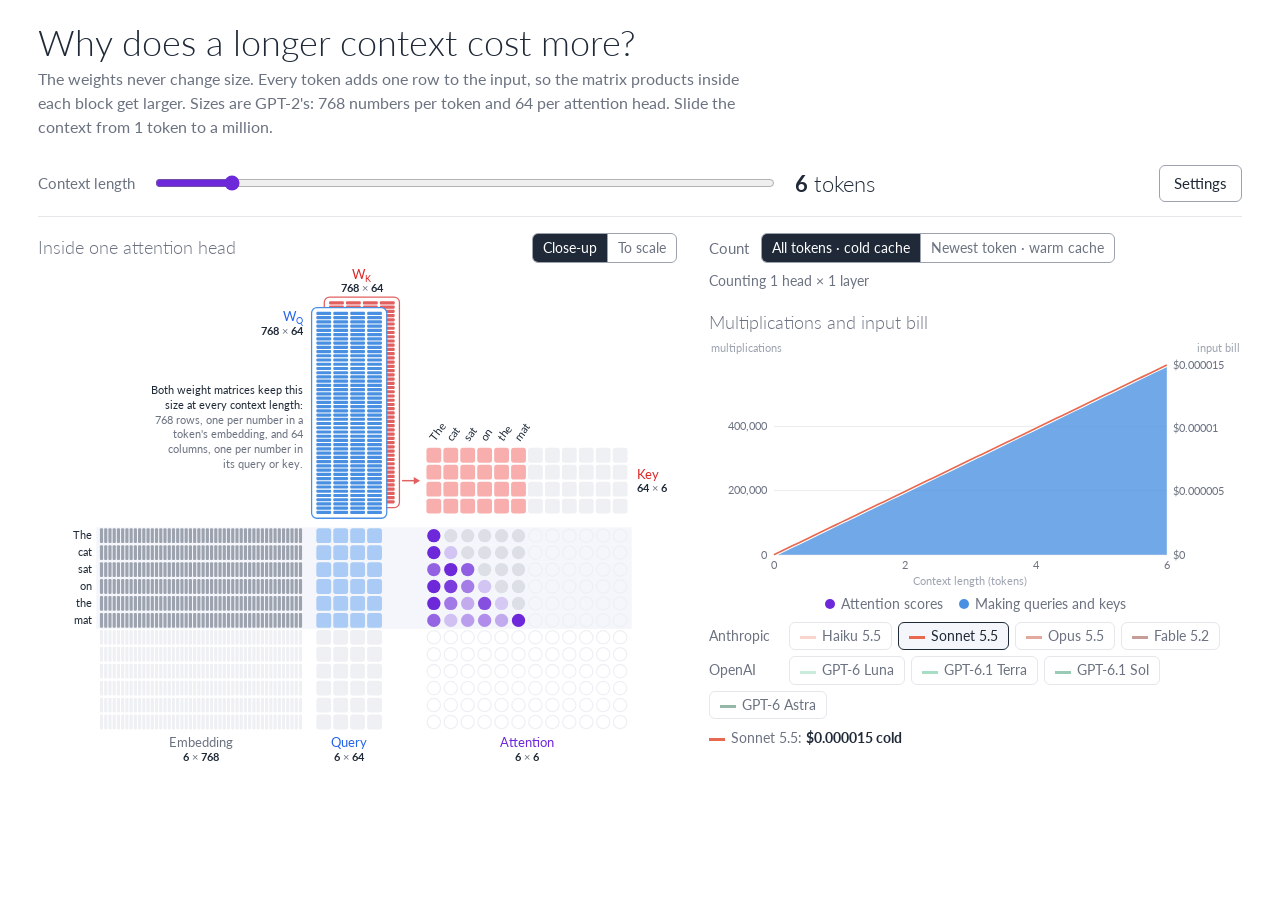
==== commit 95083e19: "Add Opus 5.5 size guess, simplify the chart, remove the new-message section - Settings: matrix sizes" ====
--- a/index.html
+++ b/index.html
@@ -187,38 +187,15 @@
   padding: 14px; background: var(--bg); border: 1px solid var(--rule); border-radius: 8px;
   box-shadow: 0 8px 24px rgba(0, 0, 0, 0.14);
 }
-.settings-panel input {
+.settings-panel .wide, .settings-panel select { grid-column: 1 / -1; }
+.settings-panel .wide { margin-bottom: -6px; }
+.settings-panel input, .settings-panel select {
   font: inherit; width: 100%; padding: 5px 8px; border: 1px solid var(--ink-3); border-radius: 6px;
   background: var(--bg); color: var(--ink); font-variant-numeric: tabular-nums;
 }
 .settings-row, .settings-panel .hint { grid-column: 1 / -1; }
 .settings-row { display: flex; flex-wrap: wrap; gap: 8px; }
 .mult-note { color: var(--ink-2); font-size: 13.5px; font-variant-numeric: tabular-nums; }
-.msg { display: flex; flex-direction: column; gap: 12px; padding-top: 18px; border-top: 1px solid var(--rule); }
-.msg-head { display: flex; flex-wrap: wrap; align-items: center; justify-content: space-between; gap: 8px 24px; }
-.msg-head h2 { margin: 0; font-size: 18px; font-weight: 300; color: var(--ink-2); }
-.msg-ctl { display: flex; flex-wrap: wrap; align-items: center; gap: 8px 14px; flex: 1 1 360px; justify-content: flex-end; }
-.msg-ctl label { color: var(--ink-2); }
-.msg-ctl input { flex: 1 1 180px; max-width: 360px; accent-color: var(--att); height: 24px; }
-.msg-out { font-size: 18px; font-weight: 300; min-width: 7.6em; font-variant-numeric: tabular-nums; }
-.msg-out b { font-weight: 700; }
-.msg-body { display: grid; grid-template-columns: minmax(0, 300px) minmax(0, 1fr); gap: 36px; align-items: start; }
-.msg-pic { display: flex; flex-direction: column; gap: 8px; }
-.msg-pic .key { display: flex; flex-direction: column; gap: 4px; margin-top: 0; font-size: 13.5px; color: var(--ink-2); }
-.m-hist { fill: var(--att); }
-.warm .m-hist { fill-opacity: 0.22; }
-.m-new { fill: var(--att); }
-.m-split { stroke: var(--bg); stroke-width: 1.2; }
-.sw-hist { background: var(--att); opacity: 0.3; }
-.msg-nums { display: flex; flex-direction: column; gap: 10px; min-width: 0; }
-table { border-collapse: collapse; width: 100%; font-size: 15px; }
-th, td { text-align: right; padding: 7px 10px; border-bottom: 1px solid var(--rule); white-space: nowrap; font-variant-numeric: tabular-nums; }
-th:first-child, td:first-child { text-align: left; padding-left: 0; }
-th { font-weight: 400; color: var(--ink-2); font-size: 13.5px; }
-.table-wrap { overflow-x: auto; }
-table.warm .col-w, table.cold .col-c { background: var(--lane); font-weight: 700; color: var(--ink); }
-.msg .readout { min-height: 0; padding: 10px 0; border-top: 1px solid var(--rule); }
-@media (max-width: 700px) { .msg-body { grid-template-columns: minmax(0, 1fr); } .msg-pic { max-width: 300px; } }
 .mode { display: flex; flex-wrap: wrap; align-items: center; gap: 8px 12px; }
 .mode-label { color: var(--ink-2); }
 .warm .xrow.on:not(.new), .warm .mx-q .c.on:not(.new), .warm .mx-k .c.on:not(.new), .warm .mx-a .c.on:not(.new) { opacity: 0.28; }
@@ -294,14 +271,13 @@
 }
 .readout b { color: var(--ink); font-variant-numeric: tabular-nums; }
 .chart-head { display: flex; flex-wrap: wrap; justify-content: space-between; align-items: baseline; gap: 4px 16px; margin-bottom: 4px; }
-.legend { display: flex; flex-wrap: wrap; gap: 4px 16px; font-size: 13px; color: var(--ink-2); }
+.legend { display: flex; flex-wrap: wrap; justify-content: center; gap: 4px 16px; margin-top: 4px; font-size: 13.5px; color: var(--ink-2); }
 .swatch { display: inline-block; width: 10px; height: 10px; border-radius: 50%; margin-right: 6px; }
 .sw-q { background: var(--q); }
 .sw-a { background: var(--att); }
 .chart-box { position: relative; }
-.chart-box svg { cursor: crosshair; touch-action: none; }
 .grid line { stroke: var(--rule); stroke-width: 1; }
-.axis text { fill: var(--ink-2); font-family: var(--font); font-size: 11.5px; }
+.axis text { fill: var(--ink-2); font-family: var(--font); font-size: 13.5px; }
 .axis .title { fill: var(--ink-3); }
 .dlabel { fill: var(--ink); font-family: var(--font); font-size: 11.5px; font-weight: 700; }
 .line { fill: none; stroke-width: 2; stroke-linejoin: round; stroke-linecap: round; }
@@ -314,7 +290,6 @@
 .sw-w { background: var(--warm); }
 .bill-halo { fill: none; stroke: var(--bg); stroke-width: 4.5; stroke-linejoin: round; }
 .bill-line { fill: none; stroke-width: 2; stroke-linejoin: round; }
-.bill-dot { stroke: var(--bg); stroke-width: 1.5; }
 .sw-ln { width: 16px; height: 0; border-radius: 0; background: none; border-top: 3px solid; vertical-align: middle; }
 .models { display: flex; flex-direction: column; gap: 6px; margin-top: 8px; }
 .model-row { display: flex; flex-wrap: wrap; align-items: center; gap: 6px; }
@@ -325,7 +300,6 @@
 .bill-list { margin: 8px 0 0; display: flex; flex-wrap: wrap; gap: 4px 18px; font-size: 14px; color: var(--ink-2); font-variant-numeric: tabular-nums; }
 .bill-list b { color: var(--ink); }
 .warm-line { fill: none; stroke: var(--ink); stroke-width: 2; stroke-linejoin: round; }
-.dot.wd { fill: var(--bg); stroke: var(--ink); stroke-width: 2; }
 .sw-line { width: 14px; height: 0; border-radius: 0; border-top: 2px solid var(--ink); vertical-align: middle; }
 .area.bw { fill: var(--bw); fill-opacity: 0.9; }
 .area.br { fill: var(--br); }
@@ -333,32 +307,7 @@
 .sw-br { background: var(--br); }
 .bill-total { font-weight: 700; color: var(--ink); font-variant-numeric: tabular-nums; }
 .edge { fill: none; stroke: var(--bg); stroke-width: 1.5; }
-.mark { stroke: var(--ink); stroke-width: 1.2; }
-.dot.t { fill: var(--ink); }
-.axis-title { fill: var(--ink-3); font-family: var(--font); font-size: 11.5px; }
-.dot { stroke: var(--bg); stroke-width: 2; }
-.dot.q { fill: var(--q); }
-.dot.a { fill: var(--att); }
-.hover-line { stroke: var(--ink); stroke-width: 1; }
-.hover-dot { fill: var(--bg); stroke-width: 2; }
-.hover-dot.q { stroke: var(--q); }
-.hover-dot.a { stroke: var(--att); }
-.tip {
-  position: absolute;
-  top: 0; left: 0;
-  pointer-events: none;
-  background: var(--ink);
-  color: var(--bg);
-  border-radius: 6px;
-  padding: 7px 10px;
-  font-size: 12.5px;
-  line-height: 1.5;
-  white-space: nowrap;
-  font-variant-numeric: tabular-nums;
-}
-.tip[hidden] { display: none; }
-.tip strong { display: block; }
-.tip .swatch { width: 8px; height: 8px; }
+.axis-title { fill: var(--ink-3); font-family: var(--font); font-size: 13.5px; }
 
 /* Below */
 .below {
@@ -394,7 +343,7 @@
 
   <header>
     <h1>Why does a longer context cost more?</h1>
-    <p class="lede">The weights never change size. Every token adds one row to the input, so the matrix products inside each block get larger. Sizes are GPT-2's: 768 numbers per token and 64 per attention head. Slide the context from 1 token to a million.</p>
+    <p class="lede">The weights never change size. Every token adds one row to the input, so the matrix products inside each block get larger. Sizes are <span id="lede-sizes">GPT-2's: 768 numbers per token and 64 per attention head</span>. Slide the context from 1 token to a million.</p>
   </header>
 
   <section class="controls" aria-label="Controls">
@@ -404,15 +353,21 @@
     <details class="settings" id="settings">
       <summary>Settings</summary>
       <div class="settings-panel">
+        <label for="set-size" class="wide">Numbers per token × per head</label>
+        <select id="set-size">
+          <option value="gpt2">GPT-2: 768 × 64</option>
+          <option value="opus">Opus 5.5 guess: 8,192 × 128</option>
+        </select>
         <label for="set-heads">Heads per layer</label>
         <input type="number" id="set-heads" min="1" max="256" step="1" value="1">
         <label for="set-layers">Layers</label>
         <input type="number" id="set-layers" min="1" max="256" step="1" value="1">
         <div class="settings-row">
           <button type="button" id="set-gpt2">GPT-2: 12 × 12</button>
+          <button type="button" id="set-opus">Opus 5.5 guess: 64 × 100</button>
           <button type="button" id="set-one">One head</button>
         </div>
-        <p class="hint">Every head in every layer repeats both products with its own weights. The counts and the chart are multiplied; the figure still shows one head.</p>
+        <p class="hint">Every head in every layer repeats both products with its own weights. The counts and the chart are multiplied; the figure still shows one head. Anthropic does not publish the sizes of Opus 5.5; these are a guess based on open models from 2026.</p>
       </div>
     </details>
   </section>
@@ -439,83 +394,37 @@
         </div>
         <span class="mult-note" id="mult-note">Counting 1 head × 1 layer</span>
       </div>
-      <div class="tiles">
-        <div class="tile" id="tile1">
-          <span class="tile-label" id="t-total">Multiplications for the whole context</span>
-          <span class="tile-value" id="c-total"></span>
-        </div>
-        <div class="tile" id="tile2" style="display:none">
-          <span class="tile-label">Newest token, warm cache</span>
-          <span class="tile-value" id="c-total2"></span>
-        </div>
-      </div>
-
-      
-
       <section aria-label="Growth chart">
         <div class="chart-head">
-          <h2 id="chart-title">Multiplications for the whole context</h2>
-          <div class="legend">
-            <span><span class="swatch sw-a"></span>Attention scores</span>
-            <span><span class="swatch sw-q"></span>Making queries and keys</span>
-            <span id="leg-warm" style="display:none"><span class="swatch sw-w"></span>Newest token, warm cache</span>
-          </div>
+          <h2 id="chart-title">Multiplications and input bill</h2>
         </div>
         <div class="chart-box">
           <svg id="svg-chart" viewBox="0 0 640 300" role="img" aria-label="Chart with two vertical axes against context length. Areas on the left axis: multiplications for queries and keys and for attention scores. Lines on the right axis: the input bill of the chosen models."></svg>
-          <div class="tip" id="tip" hidden></div>
+        </div>
+        <div class="legend">
+          <span><span class="swatch sw-a"></span>Attention scores</span>
+          <span><span class="swatch sw-q"></span>Making queries and keys</span>
+          <span id="leg-warm" style="display:none"><span class="swatch sw-w"></span>Newest token, warm cache</span>
         </div>
         <div class="models" id="model-buttons" aria-label="Models whose input bill is drawn"></div>
         <p class="bill-list" id="bill-list"></p>
-        <p class="hint" id="chart-hint"></p>
-        <p class="hint">List prices per million input tokens on 16 November 2026, cache write and cache read: Haiku 5.5 $0.125 and $0.01 (five times that for prompts over 100,000 tokens), Sonnet 5.5 $2.50 and $0.10, Opus 5.5 $5 and $0.20, Fable 5.2 $10 and $0.20; GPT-6 Luna $0.125 and $0.01, GPT-6.1 Terra $1.25 and $0.05, GPT-6.1 Sol $2.50 and $0.10, GPT-6 Astra $12.50 and $1 (OpenAI doubles these for prompts over 272,000 tokens). Solid lines are the cold cache, dashed lines the warm cache.</p>
       </section>
 
     </div>
   </main>
-
-  <section class="msg" aria-label="What a new message costs">
-    <div class="msg-head">
-      <h2>What a new message costs</h2>
-      <div class="msg-ctl">
-        <label for="msg-length">Message length</label>
-        <input type="range" id="msg-length" min="0" max="13" step="1" value="4">
-        <output class="msg-out" id="msg-out" for="msg-length"><b>100</b> tokens</output>
-      </div>
-    </div>
-    <div class="msg-body">
-      <div class="msg-pic">
-        <svg id="msg-fig" viewBox="0 0 236 236" role="img" aria-label="The attention grid for the earlier context plus the new message. The new message is a strip along the bottom."></svg>
-        <div class="key">
-          <span><span class="swatch sw-hist"></span><span id="msg-key-hist"></span></span>
-          <span><span class="swatch sw-a"></span><span id="msg-key-new"></span></span>
-        </div>
-      </div>
-      <div class="msg-nums">
-        <div class="table-wrap">
-          <table id="msg-table">
-            <thead>
-              <tr><th scope="col">For this message</th><th scope="col" class="col-w">Warm cache</th><th scope="col" class="col-c">Cold cache</th></tr>
-            </thead>
-            <tbody>
-              <tr><td>Total multiplications</td><td class="col-w" id="mw-t"></td><td class="col-c" id="mc-t"></td></tr>
-              <tr><td>Input bill</td><td class="col-w" id="mw-b"></td><td class="col-c" id="mc-b"></td></tr>
-            </tbody>
-          </table>
-        </div>
-        <p class="readout" id="msg-sum"></p>
-        <p class="hint">The earlier context is the length set at the top; the message is added after it. The switch above picks which column the picture shows. Multiplications follow the heads and layers in Settings. The bill uses Claude Sonnet 5.5 list prices from 15 November 2026: $0.10 per million tokens read from the cache and $2.50 per million written to it. The reply is not included.</p>
-      </div>
-    </div>
-  </section>
 
 </div>
 
 <script>
 (function () {
   "use strict";
-  /* Sizes are GPT-2's: DM numbers per token, DH per head. The close-up draws 1 of every 16. */
+  /* DM numbers per token, DH per head; Settings switches them between the entries of SIZES.
+     The close-up always draws CM by CH cells (1 of every 16 at GPT-2 sizes) and only its labels change. */
   var MAX = 12, DM = 768, DH = 64, CM = 48, CH = 4, START = 6;
+  var SIZES = {
+    gpt2: { dm: 768, dh: 64, heads: 12, layers: 12, lede: "GPT-2's" },
+    opus: { dm: 8192, dh: 128, heads: 64, layers: 100, lede: "a guess at Claude Opus 5.5" }
+  };
   var STOPS = [1, 2, 3, 4, 5, 6, 7, 8, 9, 10, 11, 12, 16, 24, 32, 48, 64, 96, 128, 192, 256, 384, 512, 768,
                1024, 1536, 2048, 3072, 4096, 6144, 8192, 12288, 16384, 24576, 32768, 49152, 65536, 98304,
                131072, 196608, 262144, 393216, 524288, 786432, 1048576];
@@ -526,20 +435,16 @@
   var XX = 58, QX = 262, WKX = QX + 12, AX = 366, WYQ = 40, WYK = 30, ROWY = 244, KTY = ROWY - 12 - CH * P, SIDE = 192;
   var NS = "http://www.w3.org/2000/svg";
   var fmt = new Intl.NumberFormat("en-US");
-  var big = new Intl.NumberFormat("en-US", { notation: "compact", compactDisplay: "long", maximumSignificantDigits: 3 });
-  var show = function (v) { return v < 1e6 ? fmt.format(v) : big.format(v); };
   var $ = function (id) { return document.getElementById(id); };
   var reduced = window.matchMedia && window.matchMedia("(prefers-reduced-motion: reduce)").matches;
   var costW = function (n) { return 2 * n * DM * DH; };
   var costS = function (n) { return n * n * DH; };
-  var EQUAL = 2 * DM;                      /* context length where both cost the same */
   function el(name, attrs, parent) {
     var node = document.createElementNS(NS, name);
     for (var k in attrs) node.setAttribute(k, attrs[k]);
     if (parent) parent.appendChild(node);
     return node;
   }
-  function tokens(n) { return fmt.format(n) + (n === 1 ? " token" : " tokens"); }
   function word(i) { return "“" + WORDS[i] + "”"; }
   function nearestStop(n) {
     var best = 0, d = Infinity;
@@ -680,11 +585,12 @@
   place(cX, XX + CM * M / 2, BOT, "middle"); place(cQ, QX + 32, BOT, "middle");
   place(cA, AX + MAX * P / 2, BOT, "middle"); place(cK, AX + MAX * P + 8, KTY + 30, "start");
   place(cWQ, QX - 12, WYQ + 9, "end"); place(cWK, WKX + 32, 9, "middle");
-  shape(cWQ, ["768 × 64"]); shape(cWK, ["768 × 64"]);
-  [["Both weight matrices keep this", "fig-note strong"], ["size at every context length:", "fig-note strong"],
-   ["768 rows, one per number in a", "fig-note"], ["token's embedding, and 64", "fig-note"],
-   ["columns, one per number in", "fig-note"], ["its query or key.", "fig-note"]].forEach(function (ln, i) {
-    el("text", { "class": ln[1], x: QX - 12, y: WYQ + 78 + i * 14, "text-anchor": "end" }, fig).textContent = ln[0];
+  var wNote = [["Both weight matrices keep this", "fig-note strong"], ["size at every context length:", "fig-note strong"],
+   ["", "fig-note"], ["", "fig-note"],
+   ["columns, one per number in", "fig-note"], ["its query or key.", "fig-note"]].map(function (ln, i) {
+    var tx = el("text", { "class": ln[1], x: QX - 12, y: WYQ + 78 + i * 14, "text-anchor": "end" }, fig);
+    tx.textContent = ln[0];
+    return tx;
   });
 
   /* ================= to scale ================= */
@@ -694,7 +600,15 @@
   var lX = label(sc, "name-emb", ["Embedding"]), lQ = label(sc, "name-q", ["Query"]);
   var lA = label(sc, "name-a", ["Attention"]), lK = label(sc, "name-k", ["Key"]);
   var lW = label(sc, "name-q", ["W", "_Q", ", W", "_K"]);
-  shape(lW, ["768 × 64 each"]);
+  /* every label that states the weight sizes; called again when Settings changes them */
+  function sizeLabels(name) {
+    shape(cWQ, [DM, " × ", DH]); shape(cWK, [DM, " × ", DH]);
+    shape(lW, [DM, " × ", DH, " each"]);
+    wNote[2].textContent = fmt.format(DM) + " rows, one per number in a";
+    wNote[3].textContent = "token's embedding, and " + DH;
+    $("lede-sizes").textContent = name + ": " + fmt.format(DM) + " numbers per token and " + DH + " per attention head";
+  }
+  sizeLabels(SIZES.gpt2.lede);
   var sNote = [0, 1, 2].map(function (i) {
     return el("text", { "class": i === 0 ? "fig-note strong" : "fig-note", x: 4, y: 48 + i * 14 }, sc);
   });
@@ -769,10 +683,8 @@
   function billCold(m, n) { return n * m.write * tierMult(m, n) / 1e6; }
   function billWarm(m, n) { return (Math.max(n - 1, 0) * m.read + Math.min(n, 1) * m.write) * tierMult(m, n) / 1e6; }
 
-  /* ---------- chart: stacked, linear axes, zooms out with the context ---------- */
-  var C = { w: 640, h: 300, l: 78, r: 70, t: 30, b: 42 };
-  var LEVELS = [12, 48, 192, 768, 3072, 12288, 49152, 196608, NMAX];
-  function levelFor(n) { for (var i = 0; i < LEVELS.length; i++) if (LEVELS[i] >= n) return LEVELS[i]; return NMAX; }
+  /* ---------- chart: stacked, linear axes; the horizontal axis always ends at the context length ---------- */
+  var C = { w: 640, h: 300, l: 78, r: 90, t: 30, b: 42 };
   var chart = $("svg-chart");
   /* while an axis eases to a smaller range, marks that overshoot are cut at the plot edge */
   var clipDef = el("clipPath", { id: "plot-clip" }, el("defs", {}, chart));
@@ -785,21 +697,17 @@
   var gAxis = el("g", { "class": "axis" }, chart);
   var gAxisR = el("g", { "class": "axis" }, chart);
   var gBill = el("g", {}, chart);
-  el("text", { "class": "axis-title", x: 2, y: 14 }, chart).textContent = "multiplications";
+  var capL = el("text", { "class": "axis-title", x: 2, y: 14 }, chart);
+  /* large left-axis ticks are written in the unit named in the axis title, so the labels stay short */
+  var UNITS = [[1e18, "quintillions"], [1e15, "quadrillions"], [1e12, "trillions"], [1e9, "billions"], [1e6, "millions"]];
   var capR = el("text", { "class": "axis-title", x: C.w - 2, y: 14, "text-anchor": "end" }, chart);
   capR.textContent = "input bill";
   [areaA, areaQ, edge, areaWarm, gBill].forEach(function (e) { e.setAttribute("clip-path", "url(#plot-clip)"); });
   el("text", { "class": "axis-title", x: (C.l + C.w - C.r) / 2, y: C.h - 6, "text-anchor": "middle" }, chart).textContent = "Context length (tokens)";
-  var mark = el("line", { "class": "mark" }, chart);
-  var dotQ = el("circle", { "class": "dot t", r: 4.5 }, chart);
-  var dotA = el("circle", { "class": "dot t", r: 4.5 }, chart);
-  var warmDot = el("circle", { "class": "dot wd", r: 4.5 }, chart);
-  var hoverLine = el("line", { "class": "hover-line", visibility: "hidden" }, chart);
-  var tip = $("tip");
   /* displayed scales: xm for the horizontal axis, yl and yr for the two vertical ones.
      kl and kr hold the vertical axes at their previous scale while they ease to a new one. */
   /* rise: 0 with both cases off, 1 when a case is shown; the marks grow and sink with it */
-  var cur = { xm: levelFor(START), target: levelFor(START), yl: 0, yr: 0, kl: 1, kr: 1, rise: 1, riseTarget: 1 };
+  var cur = { xm: START, target: START, yl: 0, yr: 0, kl: 1, kr: 1, rise: 1, riseTarget: 1 };
   var gone = function () { return state.mode === "none" && cur.rise <= 0.001; };
   var yShown = function (xm) { return fW(xm) + fS(xm); };
   /* with nothing shown the left axis runs from 0 to 1 */
@@ -832,22 +740,16 @@
     areaA.setAttribute("d", none ? "" : lower + upper + "Z");
     edge.setAttribute("d", none ? "" : lower);
     clear(gGrid); clear(gAxis);
-    var ys = Math.max(1, niceStep(ym, 3.5));
+    var ys = Math.max(1, niceStep(ym, 3.5)), unit = 1, uname = "";
+    for (i = 0; i < UNITS.length; i++) if (ys >= UNITS[i][0] * 0.999) { unit = UNITS[i][0]; uname = " (" + UNITS[i][1] + ")"; break; }
+    capL.textContent = "multiplications" + uname;
     for (v = 0; v <= ym * 1.0001; v += ys) {
       el("line", { x1: C.l, x2: C.w - C.r, y1: sy(v), y2: sy(v) }, gGrid);
-      el("text", { x: C.l - 8, y: sy(v) + 4, "text-anchor": "end" }, gAxis).textContent = show(Math.round(v));
+      el("text", { x: C.l - 8, y: sy(v) + 4.5, "text-anchor": "end" }, gAxis).textContent = fmt.format(Math.round(v / unit));
     }
     var xs = Math.max(1, niceStep(xm, 4));
     for (v = 0; v <= xm * 1.0001; v += xs) {
       el("text", { x: sx(v), y: C.h - C.b + 17, "text-anchor": "middle" }, gAxis).textContent = fmt.format(Math.round(v));
-    }
-    var cn = state.n, inRange = cn <= xm * 1.0001;
-    [mark, dotQ, dotA].forEach(function (e) { e.setAttribute("visibility", inRange && !none ? "visible" : "hidden"); });
-    if (inRange && !none) {
-      mark.setAttribute("x1", sx(cn)); mark.setAttribute("x2", sx(cn));
-      mark.setAttribute("y1", base); mark.setAttribute("y2", ya(fW(cn) + fS(cn)));
-      dotQ.setAttribute("cx", sx(cn)); dotQ.setAttribute("cy", ya(fW(cn)));
-      dotA.setAttribute("cx", sx(cn)); dotA.setAttribute("cy", ya(fW(cn) + fS(cn)));
     }
     /* warm cache as its own translucent area when both cases are shown */
     var both = drawn() === "both" && !none, wd = "";
@@ -856,12 +758,10 @@
       wd += "L" + sx(xm).toFixed(1) + " " + base + "L" + sx(0).toFixed(1) + " " + base + "Z";
     }
     areaWarm.setAttribute("d", wd);
-    warmDot.setAttribute("visibility", both && inRange ? "visible" : "hidden");
-    if (both && inRange) { warmDot.setAttribute("cx", sx(cn)); warmDot.setAttribute("cy", ya(warmMult(cn))); }
-    drawBill(xm, base, inRange);
+    drawBill(xm);
   }
   /* the input bill of the chosen models as lines against the right-hand axis */
-  function drawBill(xm, base, inRange) {
+  function drawBill(xm) {
     clear(gBill); clear(gAxisR);
     var sel = MODELS.filter(function (m) { return m.on; });
     var showCold = drawn() !== "warm", showWarm = drawn() !== "cold";
@@ -872,7 +772,7 @@
     var by = function (v) { return C.h - C.b - v / bm * (C.h - C.t - C.b); };
     var step = niceStep(bm, 3.5), v;
     for (v = 0; v <= bm * 1.0001; v += step) {
-      el("text", { x: C.w - C.r + 8, y: by(v) + 4 }, gAxisR).textContent = money(v);
+      el("text", { x: C.w - C.r + 8, y: by(v) + 4.5 }, gAxisR).textContent = money(v);
     }
     sel.forEach(function (m) {
       var pts = [], i;
@@ -884,12 +784,11 @@
         el("path", { "class": "bill-halo", d: d }, gBill);
         var ln = el("path", { "class": "bill-line", d: d, style: "stroke:" + m.color }, gBill);
         if (k[2]) ln.setAttribute("stroke-dasharray", k[2]);
-        if (inRange) el("circle", { "class": "bill-dot", cx: sx(state.n), cy: by(k[1](m, state.n) * cur.rise), r: 4, style: "fill:" + m.color }, gBill);
       });
     });
   }
 
-  /* Ease the axes: the horizontal one to the smallest range that holds the context, and the
+  /* Ease the axes: the horizontal one to the context length, and the
      vertical ones from the scale they showed to the scale the new settings need. */
   var ease = { raf: 0, x: null, k: null, r: null };
   function easeTick(now) {
@@ -933,37 +832,6 @@
     drawChart();
     if ((ease.x || ease.k || ease.r) && !ease.raf) ease.raf = requestAnimationFrame(easeTick);
   }
-
-  function nFromEvent(ev) {
-    var rect = chart.getBoundingClientRect();
-    var px = (ev.clientX - rect.left) / rect.width * C.w;
-    var n = Math.round((px - C.l) / (C.w - C.l - C.r) * cur.xm);
-    return Math.max(1, Math.min(Math.round(cur.xm), n));
-  }
-  function showHover(ev) {
-    if (state.mode === "none") { hideHover(); return; }
-    var n = nFromEvent(ev), x = sx(n);
-    hoverLine.setAttribute("x1", x); hoverLine.setAttribute("x2", x);
-    hoverLine.setAttribute("y1", sy(0)); hoverLine.setAttribute("y2", C.t);
-    hoverLine.setAttribute("visibility", "visible");
-    tip.innerHTML = "<strong>" + tokens(n) + "</strong>" +
-      "<span class=\"swatch sw-a\"></span>Attention scores " + show(fS(n)) + "<br>" +
-      "<span class=\"swatch sw-q\"></span>Queries and keys " + show(fW(n)) + "<br>" +
-      "Total " + show(fS(n) + fW(n)) +
-      (state.mode === "both" ? "<br>Newest token, warm cache " + show(warmMult(n)) : "") +
-      MODELS.filter(function (m) { return m.on; }).map(function (m) {
-        return "<br><span class=\"swatch sw-ln\" style=\"border-color:" + m.color + "\"></span>" + m.name + " " + billText(m, n);
-      }).join("");
-    tip.hidden = false;
-    var rect = chart.getBoundingClientRect();
-    var left = x / C.w * rect.width + 12;
-    if (left + tip.offsetWidth > rect.width) left = x / C.w * rect.width - tip.offsetWidth - 12;
-    tip.style.transform = "translate(" + Math.max(0, left) + "px," + (C.t / C.h * rect.height) + "px)";
-  }
-  function hideHover() { hoverLine.setAttribute("visibility", "hidden"); tip.hidden = true; }
-  chart.addEventListener("pointermove", showHover);
-  chart.addEventListener("pointerleave", hideHover);
-  chart.addEventListener("click", function (ev) { stopAll(); setN(nFromEvent(ev)); });
 
   function billText(m, n) {
     var c = money(billCold(m, n)) + " cold", w = money(billWarm(m, n)) + " warm";
@@ -991,46 +859,6 @@
         }).join("")
       : "Choose a model to see its input bill on the right-hand axis.";
   }
-
-  /* ---------- what a new message costs ---------- */
-  var PRICE = { read: 0.10, write: 2.50 };   /* Claude Sonnet 5.5 */
-  var MSTOPS = [1, 10, 20, 50, 100, 200, 500, 1000, 2000, 5000, 10000, 20000, 50000, 100000];
-  var mslider = $("msg-length");
-  mslider.min = 0; mslider.max = MSTOPS.length - 1; mslider.step = 1; mslider.value = 4;
-  var mfig = $("msg-fig"), MS = 220, MX = 8, MY = 8;
-  var mMask = el("polygon", { "class": "s-mask" }, mfig);
-  var mHist = el("polygon", { "class": "m-hist" }, mfig);
-  var mNew = el("polygon", { "class": "m-new" }, mfig);
-  var mLine = el("line", { "class": "m-split" }, mfig);
-  function renderMsg() {
-    var n = state.n, m = MSTOPS[parseInt(mslider.value, 10)], warm = warmOn();
-    var mult = state.heads * state.layers, tot = n + m;
-    $("msg-out").innerHTML = "<b>" + fmt.format(m) + "</b> " + (m === 1 ? "token" : "tokens");
-    /* picture: the grid for history plus message; the message is the strip at the bottom */
-    var h = MS * n / tot;
-    if (MS - h < 2.5) h = MS - 2.5;
-    var pt = function (x, y) { return (MX + x).toFixed(1) + "," + (MY + y).toFixed(1); };
-    mMask.setAttribute("points", pt(0, 0) + " " + pt(MS, 0) + " " + pt(MS, MS));
-    mHist.setAttribute("points", pt(0, 0) + " " + pt(0, h) + " " + pt(h, h));
-    mNew.setAttribute("points", pt(0, h) + " " + pt(0, MS) + " " + pt(MS, MS) + " " + pt(h, h));
-    mLine.setAttribute("x1", MX); mLine.setAttribute("x2", MX + h); mLine.setAttribute("y1", MY + h); mLine.setAttribute("y2", MY + h);
-    mfig.classList.toggle("warm", warm);
-    $("msg-key-hist").textContent = "Earlier context, " + tokens(n) + ": " + (warm ? "reused from the cache" : "computed again");
-    $("msg-key-new").textContent = "New message, " + tokens(m) + ": computed";
-    /* compute, per head and layer times the settings */
-    var wW = mult * 2 * m * DM * DH, wS = mult * DH * (m * n + m * (m + 1) / 2);
-    var cW = mult * 2 * tot * DM * DH, cS = mult * DH * tot * tot;
-    $("mw-t").textContent = show(wW + wS); $("mc-t").textContent = show(cW + cS);
-    /* bill for the input side */
-    var wBill = (n * PRICE.read + m * PRICE.write) / 1e6, cBill = tot * PRICE.write / 1e6;
-    $("mw-b").textContent = money(wBill); $("mc-b").textContent = money(cBill);
-    var rc = (cW + cS) / (wW + wS), rb = cBill / wBill;
-    var times = function (x) { return (x >= 100 ? fmt.format(Math.round(x)) : x >= 10 ? x.toFixed(0) : x.toFixed(1)) + " times"; };
-    $("msg-sum").innerHTML = "With a cold cache this message takes <b>" + times(rc) + "</b> the compute and costs <b>" + times(rb) + "</b> as much as with a warm one.";
-    $("msg-table").classList.toggle("warm", state.mode === "warm");
-    $("msg-table").classList.toggle("cold", state.mode === "cold");
-  }
-  mslider.addEventListener("input", function () { renderMsg(); });
 
   /* ---------- render ---------- */
   var slider = $("ctx-length");
@@ -1088,8 +916,8 @@
     Q.g.classList.toggle("focus", !!(hq || ha));
     KT.g.classList.toggle("focus", !!(hk || ha));
     A.g.classList.toggle("focus", !!ha);
-    shape(cX, [n, " × 768"]); shape(cQ, [n, " × 64"]);
-    shape(cK, ["64 × ", n]); shape(cA, [n, " × ", n]);
+    shape(cX, [n, " × ", DM]); shape(cQ, [n, " × ", DH]);
+    shape(cK, [DH, " × ", n]); shape(cA, [n, " × ", n]);
   }
 
   function render() {
@@ -1100,8 +928,8 @@
     if (v === "cells") {
       renderCells();
     } else {
-      shape(lX, [n, " × 768"]); shape(lQ, [n, " × 64"]);
-      shape(lK, ["64 × ", n]); shape(lA, [n, " × ", n]);
+      shape(lX, [n, " × ", DM]); shape(lQ, [n, " × ", DH]);
+      shape(lK, [DH, " × ", n]); shape(lA, [n, " × ", n]);
       if (n <= DM) {
         sNote[0].textContent = "Drawn to scale.";
         sNote[1].textContent = "The weights are the largest";
@@ -1109,7 +937,7 @@
       } else {
         sNote[0].textContent = "Zoomed out to fit";
         sNote[1].textContent = fmt.format(n) + " tokens.";
-        sNote[2].textContent = "The weights are still 768 × 64.";
+        sNote[2].textContent = "The weights are still " + fmt.format(DM) + " × " + DH + ".";
       }
       if (state.lastView !== "scale") { cancelAnimationFrame(disp.raf); disp.n = n; disp.target = n; drawScale(n); }
       else if (disp.target !== n) tweenTo(n);
@@ -1119,27 +947,15 @@
     $("view-scale").setAttribute("aria-pressed", v === "scale");
     $("mode-cold").setAttribute("aria-pressed", coldOn());
     $("mode-warm").setAttribute("aria-pressed", warmOn());
-    $("tile1").style.display = state.mode === "none" ? "none" : "";
 
     slider.value = nearestStop(n);
     $("ctx-out").innerHTML = "<b>" + fmt.format(n) + "</b> " + (n === 1 ? "token" : "tokens");
-    var mult = state.heads * state.layers;
-    $("c-total").textContent = show(fW(n) + fS(n));
-    $("t-total").textContent = warm ? "Multiplications for the newest token" : both ? "Whole context, cold cache" : "Multiplications for the whole context";
-    $("tile2").style.display = both ? "" : "none";
-    $("c-total2").textContent = show(warmMult(n));
-    $("chart-title").textContent = "Multiplications and input bill";
+    $("mult-note").textContent = "Counting " + fmt.format(state.heads) + (state.heads === 1 ? " head × " : " heads × ") +
+      fmt.format(state.layers) + (state.layers === 1 ? " layer" : " layers");
     $("leg-warm").style.display = both ? "" : "none";
     renderBills();
-    $("chart-hint").textContent = "Areas use the left axis, lines the right axis. " +
-      (state.mode === "none" ? "Both cases are switched off; turn on the cold or the warm cache above to draw them. "
-        : both ? "The yellow area and the dashed lines are the warm cache; the rest is the cold cache. "
-        : warm ? "Warm cache: earlier tokens are reused, so only the newest token's share is computed and the earlier ones are billed as cache reads. "
-        : "Cold cache: everything is computed from the first token and every token is billed as new input. ") +
-      "The axes zoom out when the context outgrows them. Click the chart to jump to a context length.";
-
-    chartTo(levelFor(n));
-    renderMsg();
+
+    chartTo(n);
   }
 
   function cancelAnim() { state.run++; state.anim = null; }
@@ -1209,10 +1025,21 @@
     state.layers = Math.max(1, Math.min(256, isNaN(l) ? 1 : l));
     stopAll(); render();
   }
+  /* matrix sizes: one of SIZES; the to-scale figure is redrawn at once because its blocks depend on them */
+  function setSize(id) {
+    var s = SIZES[id] || SIZES.gpt2;
+    DM = s.dm; DH = s.dh;
+    $("set-size").value = SIZES[id] ? id : "gpt2";
+    sizeLabels(s.lede);
+    cancelAnimationFrame(disp.raf); disp.n = state.n; disp.target = state.n; drawScale(state.n);
+  }
   function preset(h, l) { $("set-heads").value = h; $("set-layers").value = l; readSettings(); }
+  function model(id) { setSize(id); preset(SIZES[id].heads, SIZES[id].layers); }
+  $("set-size").addEventListener("change", function () { setSize($("set-size").value); stopAll(); render(); });
   $("set-heads").addEventListener("input", readSettings);
   $("set-layers").addEventListener("input", readSettings);
-  $("set-gpt2").addEventListener("click", function () { preset(12, 12); });
+  $("set-gpt2").addEventListener("click", function () { model("gpt2"); });
+  $("set-opus").addEventListener("click", function () { model("opus"); });
   $("set-one").addEventListener("click", function () { preset(1, 1); });
   /* the two buttons toggle independently; both may be off */
   function toggleMode(which) {
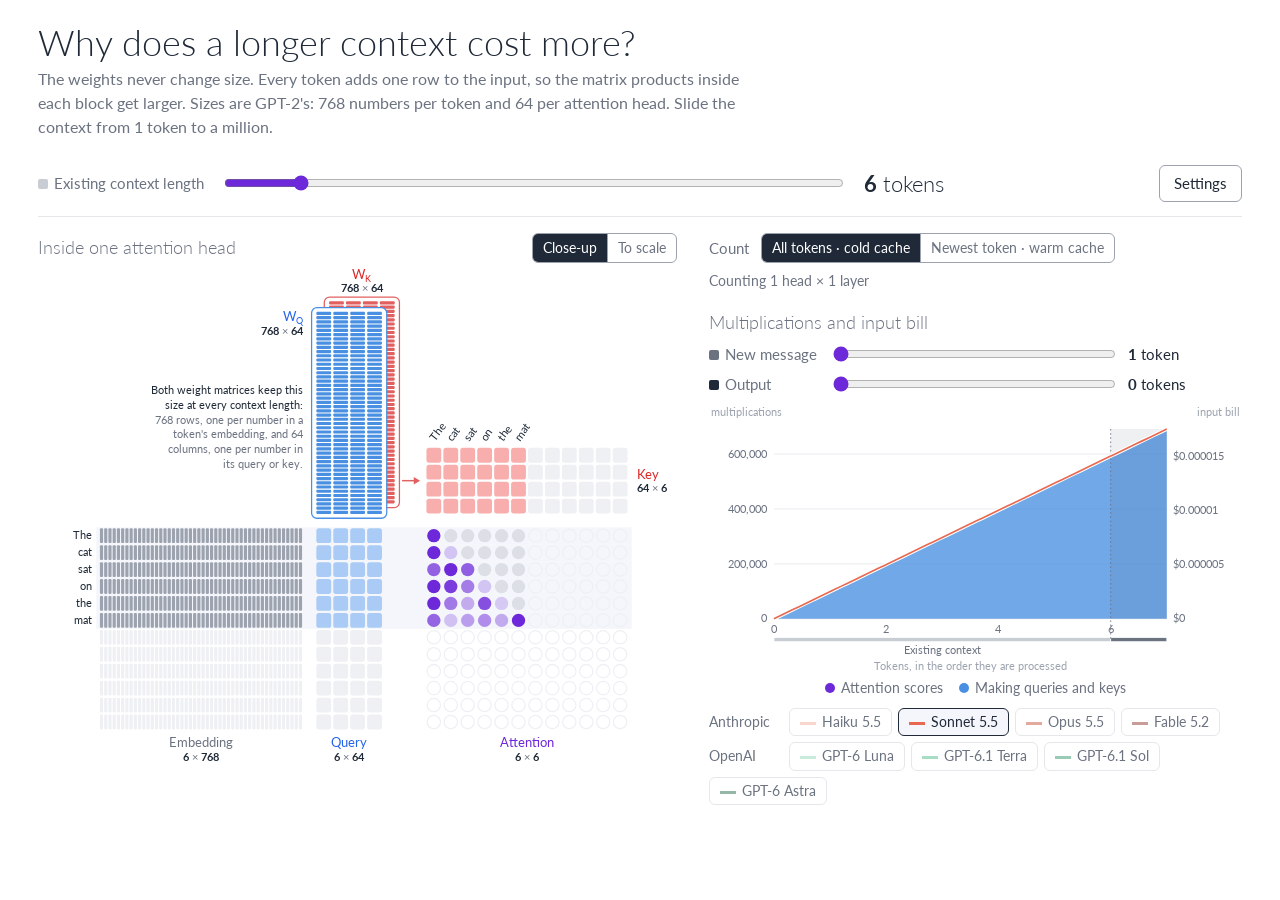
==== commit 15b88004: "Split the chart axis into existing context, new message and output - Horizontal axis runs through th" ====
--- a/index.html
+++ b/index.html
@@ -270,7 +270,7 @@
   min-height: 3em;
 }
 .readout b { color: var(--ink); font-variant-numeric: tabular-nums; }
-.chart-head { display: flex; flex-wrap: wrap; justify-content: space-between; align-items: baseline; gap: 4px 16px; margin-bottom: 4px; }
+.chart-head { display: flex; flex-wrap: wrap; justify-content: space-between; align-items: center; gap: 4px 16px; margin-bottom: 4px; }
 .legend { display: flex; flex-wrap: wrap; justify-content: center; gap: 4px 16px; margin-top: 4px; font-size: 13.5px; color: var(--ink-2); }
 .swatch { display: inline-block; width: 10px; height: 10px; border-radius: 50%; margin-right: 6px; }
 .sw-q { background: var(--q); }
@@ -291,14 +291,26 @@
 .bill-halo { fill: none; stroke: var(--bg); stroke-width: 4.5; stroke-linejoin: round; }
 .bill-line { fill: none; stroke-width: 2; stroke-linejoin: round; }
 .sw-ln { width: 16px; height: 0; border-radius: 0; background: none; border-top: 3px solid; vertical-align: middle; }
-.models { display: flex; flex-direction: column; gap: 6px; margin-top: 8px; }
+.models { display: flex; flex-direction: column; gap: 6px; margin-top: 10px; }
+.chart-sliders {
+  display: grid; grid-template-columns: auto minmax(110px, 1fr) 7.6em; gap: 2px 14px; align-items: center;
+  margin: 2px 0 6px; color: var(--ink-2);
+}
+.chart-sliders input[type="range"] { width: 100%; min-width: 0; accent-color: var(--att); height: 24px; }
+.sw-part { border-radius: 2px; }
+.sw-part.ctx, .part-bar.ctx { background: var(--ink-3); fill: var(--ink-3); opacity: 0.55; }
+.sw-part.msg, .part-bar.msg { background: var(--ink-2); fill: var(--ink-2); }
+.sw-part.out, .part-bar.out { background: var(--ink); fill: var(--ink); }
+.part.msg { fill: var(--ink); fill-opacity: 0.07; }
+.part.out { fill: var(--ink); fill-opacity: 0.15; }
+.part-line { stroke: var(--ink-2); stroke-width: 1; stroke-dasharray: 2 3; }
+.part-label { fill: var(--ink-2); font-family: var(--font); font-size: 13.5px; }
+.chart-sliders output { font-variant-numeric: tabular-nums; color: var(--ink); }
 .model-row { display: flex; flex-wrap: wrap; align-items: center; gap: 6px; }
 .model-row .mode-label { min-width: 74px; font-size: 13.5px; }
 .model-btn { padding: 3px 10px; font-size: 13.5px; color: var(--ink-2); border-color: var(--rule); }
 .model-btn[aria-pressed="true"] { color: var(--ink); border-color: var(--ink); background: var(--lane); }
 .model-btn[aria-pressed="false"] .sw-ln { opacity: 0.45; }
-.bill-list { margin: 8px 0 0; display: flex; flex-wrap: wrap; gap: 4px 18px; font-size: 14px; color: var(--ink-2); font-variant-numeric: tabular-nums; }
-.bill-list b { color: var(--ink); }
 .warm-line { fill: none; stroke: var(--ink); stroke-width: 2; stroke-linejoin: round; }
 .sw-line { width: 14px; height: 0; border-radius: 0; border-top: 2px solid var(--ink); vertical-align: middle; }
 .area.bw { fill: var(--bw); fill-opacity: 0.9; }
@@ -347,7 +359,7 @@
   </header>
 
   <section class="controls" aria-label="Controls">
-    <label for="ctx-length">Context length</label>
+    <label for="ctx-length"><span class="swatch sw-part ctx"></span>Existing context length</label>
     <input type="range" id="ctx-length" min="0" max="44" step="1" value="5">
     <output class="n-out" id="ctx-out" for="ctx-length"><b>6</b> tokens</output>
     <details class="settings" id="settings">
@@ -398,16 +410,23 @@
         <div class="chart-head">
           <h2 id="chart-title">Multiplications and input bill</h2>
         </div>
+        <div class="chart-sliders">
+          <label for="msg-length"><span class="swatch sw-part msg"></span>New message</label>
+          <input type="range" id="msg-length" min="0" max="13" step="1" value="0">
+          <output id="msg-out" for="msg-length"><b>1</b> token</output>
+          <label for="out-length"><span class="swatch sw-part out"></span>Output</label>
+          <input type="range" id="out-length" min="0" max="13" step="1" value="0">
+          <output id="out-out" for="out-length"><b>0</b> tokens</output>
+        </div>
         <div class="chart-box">
-          <svg id="svg-chart" viewBox="0 0 640 300" role="img" aria-label="Chart with two vertical axes against context length. Areas on the left axis: multiplications for queries and keys and for attention scores. Lines on the right axis: the input bill of the chosen models."></svg>
+          <svg id="svg-chart" viewBox="0 0 640 324" role="img" aria-label="Chart with two vertical axes against the position in the conversation, which runs through the existing context, the new message and the output. Areas on the left axis: running total of multiplications for queries and keys and for attention scores. Lines on the right axis: running total of the bill of the chosen models."></svg>
         </div>
         <div class="legend">
           <span><span class="swatch sw-a"></span>Attention scores</span>
           <span><span class="swatch sw-q"></span>Making queries and keys</span>
-          <span id="leg-warm" style="display:none"><span class="swatch sw-w"></span>Newest token, warm cache</span>
+          <span id="leg-warm" style="display:none"><span class="swatch sw-w"></span><span id="leg-warm-text">Newest token, warm cache</span></span>
         </div>
-        <div class="models" id="model-buttons" aria-label="Models whose input bill is drawn"></div>
-        <p class="bill-list" id="bill-list"></p>
+        <div class="models" id="model-buttons" aria-label="Models whose bill is drawn"></div>
       </section>
 
     </div>
@@ -438,7 +457,6 @@
   var $ = function (id) { return document.getElementById(id); };
   var reduced = window.matchMedia && window.matchMedia("(prefers-reduced-motion: reduce)").matches;
   var costW = function (n) { return 2 * n * DM * DH; };
-  var costS = function (n) { return n * n * DH; };
   function el(name, attrs, parent) {
     var node = document.createElementNS(NS, name);
     for (var k in attrs) node.setAttribute(k, attrs[k]);
@@ -457,12 +475,19 @@
   function nextStop(n) { for (var i = 0; i < STOPS.length; i++) if (STOPS[i] > n) return STOPS[i]; return null; }
   function prevStop(n) { for (var i = STOPS.length - 1; i >= 0; i--) if (STOPS[i] < n) return STOPS[i]; return null; }
 
-  var state = { n: START, pref: "cells", mode: "cold", shown: "cold", heads: 1, layers: 1, lastView: null, anim: null, run: 0,
+  var state = { n: START, pref: "cells", mode: "cold", shown: "cold", heads: 1, layers: 1, msg: 1, out: 0, lastView: null, anim: null, run: 0,
                 hoverQ: null, hoverK: null, hoverA: null };
-  /* cold cache: the whole context is computed. warm cache: only the newest token's share. */
-  /* every head in every layer repeats both products, so the settings multiply the counts */
-  var multW = function (n, mode) { return state.heads * state.layers * (mode === "warm" ? 2 * DM * DH : costW(n)); };
-  var multS = function (n, mode) { return state.heads * state.layers * (mode === "warm" ? n * DH : costS(n)); };
+  /* The conversation is a sequence: state.n tokens of existing context, then the new message
+     (state.msg tokens), then the output (state.out tokens). The chart's horizontal axis is the
+     position x in that sequence, and every curve is the running total up to x.
+     cold cache: all x tokens so far are computed. warm cache: the existing context is read from
+     the cache, so only the tokens after it are computed. Each computed token makes its query and
+     key and is scored against the x tokens so far, so the counts include the masked part of the grid.
+     Every head in every layer repeats both products, so the settings multiply the counts. */
+  var total = function () { return state.n + state.msg + state.out; };
+  var computed = function (x, mode) { return mode === "warm" ? Math.max(0, x - state.n) : x; };
+  var multW = function (x, mode) { return state.heads * state.layers * costW(computed(x, mode)); };
+  var multS = function (x, mode) { return state.heads * state.layers * computed(x, mode) * x * DH; };
   /* "both" draws the cold case as the areas and the warm case as a line on the same axes */
   /* drawn mode: with both cases off, the last one shown is still drawn while it sinks to zero */
   var drawn = function () { return state.mode === "none" ? state.shown : state.mode; };
@@ -665,26 +690,37 @@
   var warmMult = function (n) { return multW(n, "warm") + multS(n, "warm"); };
 
   /* ---------- price lists: US dollars per million tokens, checked on 16 November 2026 ---------- */
-  /* write: input written to the cache. read: input read from the cache.
-     tier: above this many input tokens the whole request is billed at `mult` times these rates. */
+  /* write: input written to the cache. read: input read from the cache. out: output.
+     tier: above this many input tokens the whole request is billed at `mult` times the input
+     rates and `omult` times the output rate. */
   var MODELS = [
-    { id: "haiku", name: "Haiku 5.5", maker: "Anthropic", write: 0.125, read: 0.01, tier: 100000, mult: 5 },
-    { id: "sonnet", name: "Sonnet 5.5", maker: "Anthropic", write: 2.5, read: 0.10 },
-    { id: "opus", name: "Opus 5.5", maker: "Anthropic", write: 5, read: 0.20 },
-    { id: "fable", name: "Fable 5.2", maker: "Anthropic", write: 10, read: 0.20 },
-    { id: "luna", name: "GPT-6 Luna", maker: "OpenAI", write: 0.125, read: 0.01, tier: 272000, mult: 2 },
-    { id: "terra", name: "GPT-6.1 Terra", maker: "OpenAI", write: 1.25, read: 0.05, tier: 272000, mult: 2 },
-    { id: "sol", name: "GPT-6.1 Sol", maker: "OpenAI", write: 2.5, read: 0.10, tier: 272000, mult: 2 },
-    { id: "astra", name: "GPT-6 Astra", maker: "OpenAI", write: 12.5, read: 1, tier: 272000, mult: 2 }
+    { id: "haiku", name: "Haiku 5.5", maker: "Anthropic", write: 0.125, read: 0.01, out: 0.5, tier: 100000, mult: 5, omult: 5 },
+    { id: "sonnet", name: "Sonnet 5.5", maker: "Anthropic", write: 2.5, read: 0.10, out: 10 },
+    { id: "opus", name: "Opus 5.5", maker: "Anthropic", write: 5, read: 0.20, out: 20 },
+    { id: "fable", name: "Fable 5.2", maker: "Anthropic", write: 10, read: 0.20, out: 40 },
+    { id: "luna", name: "GPT-6 Luna", maker: "OpenAI", write: 0.125, read: 0.01, out: 0.5, tier: 272000, mult: 2, omult: 1.5 },
+    { id: "terra", name: "GPT-6.1 Terra", maker: "OpenAI", write: 1.25, read: 0.05, out: 5, tier: 272000, mult: 2, omult: 1.5 },
+    { id: "sol", name: "GPT-6.1 Sol", maker: "OpenAI", write: 2.5, read: 0.10, out: 10, tier: 272000, mult: 2, omult: 1.5 },
+    { id: "astra", name: "GPT-6 Astra", maker: "OpenAI", write: 12.5, read: 1, out: 50, tier: 272000, mult: 2, omult: 1.5 }
   ];
   MODELS.forEach(function (m, i) { m.color = "var(--m" + (i + 1) + ")"; m.on = m.id === "sonnet"; });
-  function tierMult(m, n) { return m.tier && n > m.tier ? m.mult : 1; }
-  /* cold: every token is new input, written to the cache. warm: earlier tokens are read from it. */
-  function billCold(m, n) { return n * m.write * tierMult(m, n) / 1e6; }
-  function billWarm(m, n) { return (Math.max(n - 1, 0) * m.read + Math.min(n, 1) * m.write) * tierMult(m, n) / 1e6; }
-
-  /* ---------- chart: stacked, linear axes; the horizontal axis always ends at the context length ---------- */
-  var C = { w: 640, h: 300, l: 78, r: 90, t: 30, b: 42 };
+  /* Running bill up to position x. cold: every input token is written to the cache. warm: the
+     existing context is read from the cache and only the new message is written. Output is billed
+     at the output rate in both. The long-prompt tier depends on the whole input, so it applies to
+     the whole line or not at all. */
+  function billAt(m, x, warm) {
+    var inEnd = state.n + state.msg, t = m.tier && inEnd > m.tier;
+    var cached = warm ? Math.min(x, state.n) : 0;
+    var written = Math.min(x, inEnd) - cached;
+    var outTok = Math.max(0, x - inEnd);
+    return ((cached * m.read + written * m.write) * (t ? m.mult : 1) + outTok * m.out * (t ? m.omult : 1)) / 1e6;
+  }
+  function billCold(m, x) { return billAt(m, x, false); }
+  function billWarm(m, x) { return billAt(m, x, true); }
+
+  /* ---------- chart: stacked, linear axes; the horizontal axis runs through the existing context,
+     the new message and the output, and always ends at their sum ---------- */
+  var C = { w: 640, h: 324, l: 78, r: 90, t: 30, b: 66 };
   var chart = $("svg-chart");
   /* while an axis eases to a smaller range, marks that overshoot are cut at the plot edge */
   var clipDef = el("clipPath", { id: "plot-clip" }, el("defs", {}, chart));
@@ -694,6 +730,7 @@
   var areaQ = el("path", { "class": "area q" }, chart);
   var edge = el("path", { "class": "edge" }, chart);
   var areaWarm = el("path", { "class": "area w" }, chart);
+  var gParts = el("g", {}, chart);          /* the three parts of the horizontal axis */
   var gAxis = el("g", { "class": "axis" }, chart);
   var gAxisR = el("g", { "class": "axis" }, chart);
   var gBill = el("g", {}, chart);
@@ -701,15 +738,16 @@
   /* large left-axis ticks are written in the unit named in the axis title, so the labels stay short */
   var UNITS = [[1e18, "quintillions"], [1e15, "quadrillions"], [1e12, "trillions"], [1e9, "billions"], [1e6, "millions"]];
   var capR = el("text", { "class": "axis-title", x: C.w - 2, y: 14, "text-anchor": "end" }, chart);
-  capR.textContent = "input bill";
   [areaA, areaQ, edge, areaWarm, gBill].forEach(function (e) { e.setAttribute("clip-path", "url(#plot-clip)"); });
-  el("text", { "class": "axis-title", x: (C.l + C.w - C.r) / 2, y: C.h - 6, "text-anchor": "middle" }, chart).textContent = "Context length (tokens)";
+  el("text", { "class": "axis-title", x: (C.l + C.w - C.r) / 2, y: C.h - 5, "text-anchor": "middle" }, chart).textContent = "Tokens, in the order they are processed";
   /* displayed scales: xm for the horizontal axis, yl and yr for the two vertical ones.
      kl and kr hold the vertical axes at their previous scale while they ease to a new one. */
   /* rise: 0 with both cases off, 1 when a case is shown; the marks grow and sink with it */
-  var cur = { xm: START, target: START, yl: 0, yr: 0, kl: 1, kr: 1, rise: 1, riseTarget: 1 };
+  var cur = { xm: START + 1, target: START + 1, yl: 0, yr: 0, kl: 1, kr: 1, rise: 1, riseTarget: 1 };
   var gone = function () { return state.mode === "none" && cur.rise <= 0.001; };
-  var yShown = function (xm) { return fW(xm) + fS(xm); };
+  /* with a warm cache nothing is computed inside the existing context; while the axis is still
+     easing through it, use the scale it will end on */
+  var yShown = function (xm) { var v = fW(xm) + fS(xm); return v > 0 ? v : fW(cur.target) + fS(cur.target); };
   /* with nothing shown the left axis runs from 0 to 1 */
   var yLeft = function (xm) { return state.mode === "none" ? 1 : yShown(xm); };
   var yRight = function (xm) {
@@ -724,18 +762,43 @@
     return (f < 1.5 ? 1 : f < 3.5 ? 2 : f < 7.5 ? 5 : 10) * mag;
   }
   function clear(node) { while (node.firstChild) node.removeChild(node.firstChild); }
+  /* positions to draw a curve through: evenly spaced, plus the two borders between the parts */
+  function samples(xm, N) {
+    var pts = [], i;
+    for (i = 0; i <= N; i++) pts.push(xm * i / N);
+    [state.n, state.n + state.msg].forEach(function (b) { if (b > 0 && b < xm) pts.push(b); });
+    return pts.sort(function (p, q) { return p - q; });
+  }
+  var PARTS = [["ctx", "Existing context"], ["msg", "New message"], ["out", "Output"]];
+  function drawParts(xm, base) {
+    clear(gParts);
+    var edges = [0, state.n, state.n + state.msg, total()];
+    PARTS.forEach(function (pt, i) {
+      var x0 = sx(Math.min(edges[i], xm)), x1 = sx(Math.min(edges[i + 1], xm)), w = x1 - x0;
+      if (!(w > 0)) return;
+      if (i > 0) {
+        el("rect", { "class": "part " + pt[0], x: x0, y: C.t, width: w, height: base - C.t }, gParts);
+        el("line", { "class": "part-line", x1: x0, x2: x0, y1: C.t, y2: base + 27 }, gParts);
+      }
+      el("rect", { "class": "part-bar " + pt[0], x: x0 + 0.5, y: base + 23, width: Math.max(1, w - 1), height: 4 }, gParts);
+      var tx = el("text", { "class": "part-label", x: (x0 + x1) / 2, y: base + 42, "text-anchor": "middle" }, gParts);
+      tx.textContent = pt[1];
+      if (tx.getComputedTextLength() > w - 4) gParts.removeChild(tx);   /* no room: the sliders carry the key */
+    });
+  }
   function drawChart() {
-    var xm = cur.xm, ym = yLeft(xm) * cur.kl, i, n, v;
+    var xm = cur.xm, ym = yLeft(xm) * cur.kl, i, v;
+    if (!(ym > 0)) ym = 1;
     cur.yl = ym;
     var base = sy(0), N = 64, lower = "", upper = "", none = gone();
-    var H = C.h - C.t - C.b, ref = yShown(xm), moving = state.mode === "none" || ease.r;
+    var H = C.h - C.t - C.b, ref = yShown(xm) || 1, moving = state.mode === "none" || ease.r;
     /* marks: on the axis scale normally; while rising or sinking, at a share of their final height */
     var ya = moving ? function (q) { return base - q / ref * H * cur.rise; } : sy;
-    for (i = 0; i <= N; i++) {
-      n = xm * i / N;
-      lower += (i ? "L" : "M") + sx(n).toFixed(1) + " " + ya(fW(n)).toFixed(1);
-      upper += "L" + sx(xm - n).toFixed(1) + " " + ya(fW(xm - n) + fS(xm - n)).toFixed(1);
-    }
+    var pts = samples(xm, N);
+    pts.forEach(function (q, j) {
+      lower += (j ? "L" : "M") + sx(q).toFixed(1) + " " + ya(fW(q)).toFixed(1);
+      upper = "L" + sx(q).toFixed(1) + " " + ya(fW(q) + fS(q)).toFixed(1) + upper;
+    });
     areaQ.setAttribute("d", none ? "" : lower + "L" + sx(xm).toFixed(1) + " " + base + "L" + sx(0).toFixed(1) + " " + base + "Z");
     areaA.setAttribute("d", none ? "" : lower + upper + "Z");
     edge.setAttribute("d", none ? "" : lower);
@@ -754,10 +817,11 @@
     /* warm cache as its own translucent area when both cases are shown */
     var both = drawn() === "both" && !none, wd = "";
     if (both) {
-      for (i = 0; i <= 32; i++) { n = xm * i / 32; wd += (i ? "L" : "M") + sx(n).toFixed(1) + " " + ya(warmMult(n)).toFixed(1); }
+      pts.forEach(function (q, j) { wd += (j ? "L" : "M") + sx(q).toFixed(1) + " " + ya(warmMult(q)).toFixed(1); });
       wd += "L" + sx(xm).toFixed(1) + " " + base + "L" + sx(0).toFixed(1) + " " + base + "Z";
     }
     areaWarm.setAttribute("d", wd);
+    drawParts(xm, base);
     drawBill(xm);
   }
   /* the input bill of the chosen models as lines against the right-hand axis */
@@ -767,6 +831,7 @@
     var showCold = drawn() !== "warm", showWarm = drawn() !== "cold";
     var bm = yRight(xm) * cur.kr;
     cur.yr = bm;
+    capR.textContent = state.out > 0 ? "bill" : "input bill";
     capR.setAttribute("visibility", bm > 0 ? "visible" : "hidden");
     if (!(bm > 0)) return;
     var by = function (v) { return C.h - C.b - v / bm * (C.h - C.t - C.b); };
@@ -775,9 +840,7 @@
       el("text", { x: C.w - C.r + 8, y: by(v) + 4.5 }, gAxisR).textContent = money(v);
     }
     sel.forEach(function (m) {
-      var pts = [], i;
-      for (i = 0; i <= 64; i++) pts.push(xm * i / 64);
-      if (m.tier && m.tier < xm) { pts.push(m.tier, m.tier + 0.5); pts.sort(function (p, q) { return p - q; }); }
+      var pts = samples(xm, 64);
       [[showCold, billCold, ""], [showWarm, billWarm, "5 4"]].forEach(function (k) {
         if (!k[0]) return;
         var d = pts.map(function (q, j) { return (j ? "L" : "M") + sx(q).toFixed(1) + " " + by(k[1](m, q) * cur.rise).toFixed(1); }).join("");
@@ -788,7 +851,7 @@
     });
   }
 
-  /* Ease the axes: the horizontal one to the context length, and the
+  /* Ease the axes: the horizontal one to the length of the whole conversation, and the
      vertical ones from the scale they showed to the scale the new settings need. */
   var ease = { raf: 0, x: null, k: null, r: null };
   function easeTick(now) {
@@ -833,10 +896,6 @@
     if ((ease.x || ease.k || ease.r) && !ease.raf) ease.raf = requestAnimationFrame(easeTick);
   }
 
-  function billText(m, n) {
-    var c = money(billCold(m, n)) + " cold", w = money(billWarm(m, n)) + " warm";
-    return state.mode === "both" ? c + ", " + w : state.mode === "warm" ? w : state.mode === "cold" ? c : "";
-  }
   var modelBox = $("model-buttons");
   ["Anthropic", "OpenAI"].forEach(function (maker) {
     var row = document.createElement("div"); row.className = "model-row";
@@ -852,12 +911,6 @@
   });
   function renderBills() {
     MODELS.forEach(function (m) { m.btn.setAttribute("aria-pressed", m.on); });
-    var sel = MODELS.filter(function (m) { return m.on; });
-    $("bill-list").innerHTML = state.mode === "none" ? "" : sel.length
-      ? sel.map(function (m) {
-          return "<span><span class=\"swatch sw-ln\" style=\"border-color:" + m.color + "\"></span>" + m.name + ": <b>" + billText(m, state.n) + "</b></span>";
-        }).join("")
-      : "Choose a model to see its input bill on the right-hand axis.";
   }
 
   /* ---------- render ---------- */
@@ -953,9 +1006,15 @@
     $("mult-note").textContent = "Counting " + fmt.format(state.heads) + (state.heads === 1 ? " head × " : " heads × ") +
       fmt.format(state.layers) + (state.layers === 1 ? " layer" : " layers");
     $("leg-warm").style.display = both ? "" : "none";
+    var one = state.msg === 1 && state.out === 0;
+    $("msg-out").innerHTML = "<b>" + fmt.format(state.msg) + "</b> " + (state.msg === 1 ? "token" : "tokens");
+    $("out-out").innerHTML = "<b>" + fmt.format(state.out) + "</b> " + (state.out === 1 ? "token" : "tokens");
+    $("mode-warm").textContent = (one ? "Newest token" : "New tokens") + " · warm cache";
+    $("leg-warm-text").textContent = (one ? "Newest token" : "New tokens") + ", warm cache";
+    $("chart-title").textContent = state.out > 0 ? "Multiplications and bill" : "Multiplications and input bill";
     renderBills();
 
-    chartTo(n);
+    chartTo(total());
   }
 
   function cancelAnim() { state.run++; state.anim = null; }
@@ -1038,9 +1097,25 @@
   $("set-size").addEventListener("change", function () { setSize($("set-size").value); stopAll(); render(); });
   $("set-heads").addEventListener("input", readSettings);
   $("set-layers").addEventListener("input", readSettings);
+  /* the two sliders above the chart: length of the new message and of the output */
+  var LSTOPS = [10, 20, 50, 100, 200, 500, 1000, 2000, 5000, 10000, 20000, 50000, 100000];
+  var MSG_STOPS = [1].concat(LSTOPS), OUT_STOPS = [0].concat(LSTOPS);
+  [["msg-length", MSG_STOPS, "msg"], ["out-length", OUT_STOPS, "out"]].forEach(function (k) {
+    var node = $(k[0]);
+    node.min = 0; node.max = k[1].length - 1; node.step = 1; node.value = k[1].indexOf(state[k[2]]);
+    node.addEventListener("input", function () { state[k[2]] = k[1][parseInt(node.value, 10)]; stopAll(); render(); });
+  });
   $("set-gpt2").addEventListener("click", function () { model("gpt2"); });
   $("set-opus").addEventListener("click", function () { model("opus"); });
   $("set-one").addEventListener("click", function () { preset(1, 1); });
+  /* the Settings menu closes on a click outside it and on Escape */
+  var menus = [$("settings")];
+  document.addEventListener("click", function (ev) {
+    menus.forEach(function (d) { if (d.open && !d.contains(ev.target)) d.open = false; });
+  });
+  document.addEventListener("keydown", function (ev) {
+    if (ev.key === "Escape") menus.forEach(function (d) { d.open = false; });
+  });
   /* the two buttons toggle independently; both may be off */
   function toggleMode(which) {
     var cold = coldOn(), warm = warmOn();
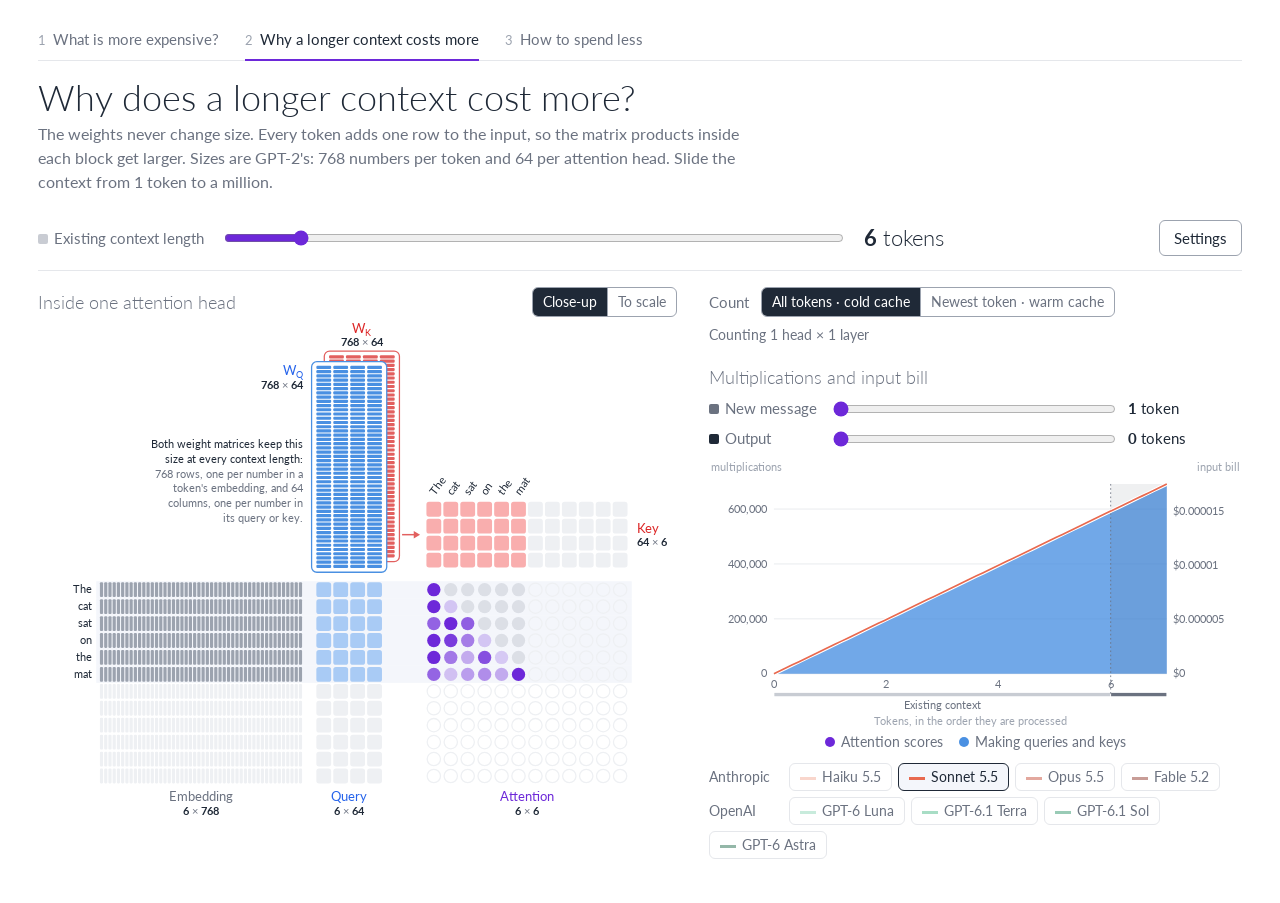
==== commit e392d591: "Add navigation and two pages: the cost question and the options question.html asks which of four sce" ====
--- a/index.html
+++ b/index.html
@@ -109,6 +109,17 @@
   gap: 16px;
 }
 
+/* Navigation between the three pages (the same markup and rules are in site.css) */
+.site-nav { display: flex; flex-wrap: wrap; gap: 0 26px; border-bottom: 1px solid var(--rule); font-size: 15px; }
+.site-nav a {
+  display: inline-flex; align-items: baseline; gap: 7px; padding: 6px 0 8px; margin-bottom: -1px;
+  border-bottom: 2px solid transparent; color: var(--ink-2); text-decoration: none;
+}
+.site-nav a:hover { color: var(--ink); }
+.site-nav a[aria-current="page"] { color: var(--ink); border-bottom-color: var(--att); }
+.site-nav a:focus-visible { outline: 3px solid var(--q); outline-offset: 2px; }
+.site-nav .num { font-size: 13px; color: var(--ink-3); font-variant-numeric: tabular-nums; }
+
 header { display: flex; flex-direction: column; gap: 4px; }
 h1 {
   font-weight: 300;
@@ -352,6 +363,12 @@
 </head>
 <body>
 <div class="wrap">
+
+  <nav class="site-nav" aria-label="Pages">
+    <a href="question.html"><span class="num">1</span>What is more expensive?</a>
+    <a href="index.html" aria-current="page"><span class="num">2</span>Why a longer context costs more</a>
+    <a href="options.html"><span class="num">3</span>How to spend less</a>
+  </nav>
 
   <header>
     <h1>Why does a longer context cost more?</h1>
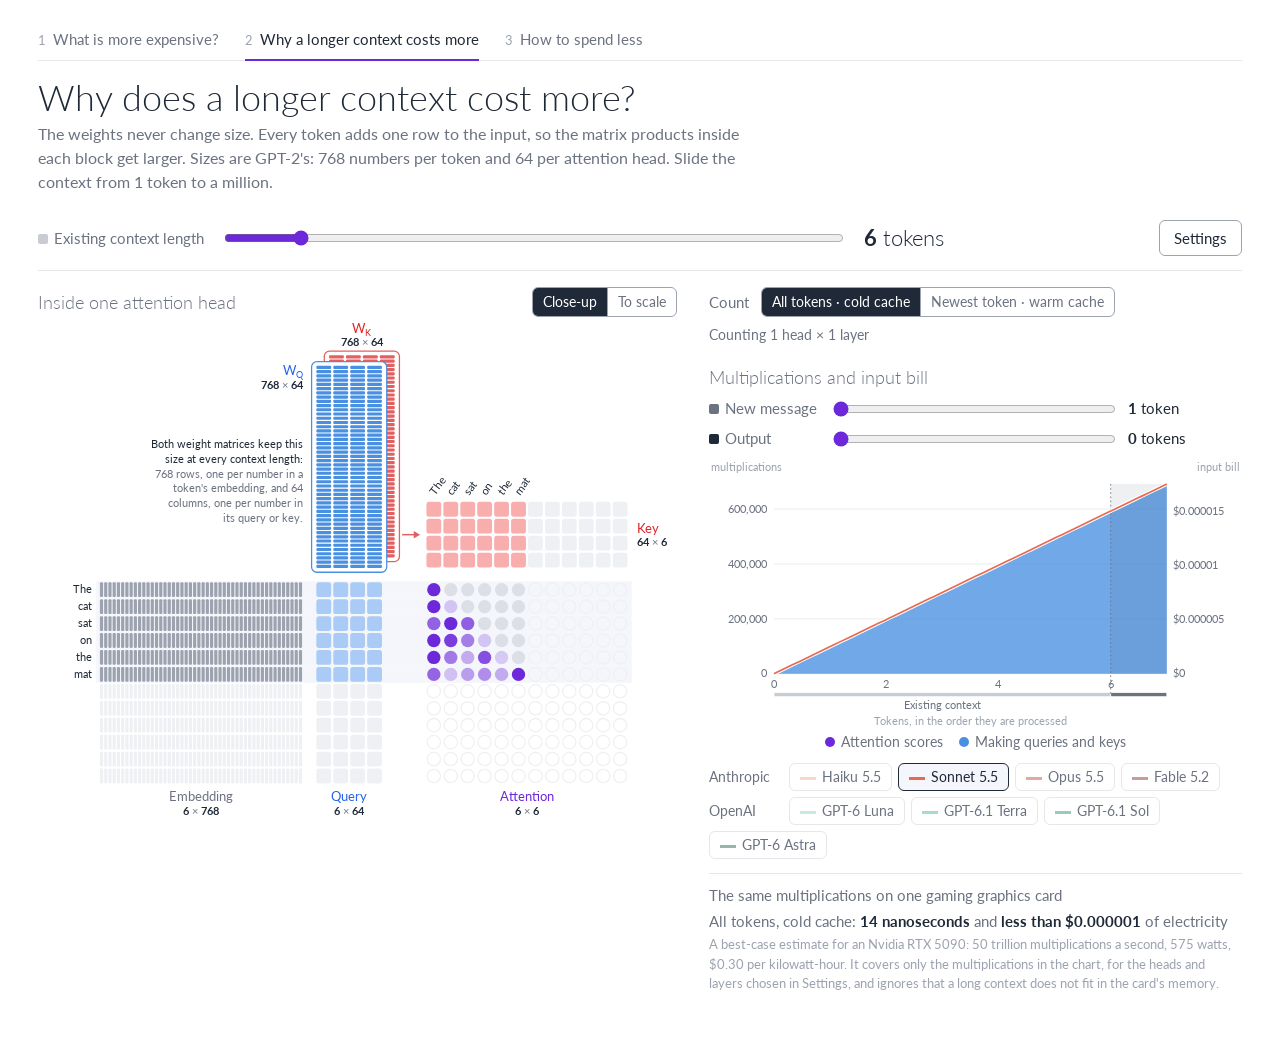
==== commit 6f972fee: "Estimate time and electricity on a gaming graphics card on page 2 Under the model buttons: how long " ====
--- a/index.html
+++ b/index.html
@@ -206,6 +206,12 @@
 }
 .settings-row, .settings-panel .hint { grid-column: 1 / -1; }
 .settings-row { display: flex; flex-wrap: wrap; gap: 8px; }
+.gpu { margin-top: 14px; padding-top: 10px; border-top: 1px solid var(--rule); display: flex; flex-direction: column; gap: 3px; }
+.gpu p { margin: 0; }
+.gpu-head { color: var(--ink-2); }
+#gpu-lines { font-variant-numeric: tabular-nums; }
+#gpu-lines span { color: var(--ink-2); }
+#gpu-lines b { font-weight: 700; }
 .mult-note { color: var(--ink-2); font-size: 13.5px; font-variant-numeric: tabular-nums; }
 .mode { display: flex; flex-wrap: wrap; align-items: center; gap: 8px 12px; }
 .mode-label { color: var(--ink-2); }
@@ -444,6 +450,11 @@
           <span id="leg-warm" style="display:none"><span class="swatch sw-w"></span><span id="leg-warm-text">Newest token, warm cache</span></span>
         </div>
         <div class="models" id="model-buttons" aria-label="Models whose bill is drawn"></div>
+        <div class="gpu" id="gpu" aria-live="polite">
+          <p class="gpu-head">The same multiplications on one gaming graphics card</p>
+          <p id="gpu-lines"></p>
+          <p class="hint" id="gpu-hint"></p>
+        </div>
       </section>
 
     </div>
@@ -705,6 +716,40 @@
     return "$" + ((t.split(".")[1] || "").length < 2 ? parseFloat(t).toFixed(2) : t);
   }
   var warmMult = function (n) { return multW(n, "warm") + multS(n, "warm"); };
+
+  /* ---------- the same multiplications on one gaming graphics card ---------- */
+  /* An estimate of the best case, checked on 16 November 2026. An Nvidia GeForce RTX 5090 is rated
+     at roughly 100 trillion single-precision operations a second and 575 watts. In a matrix product
+     every multiplication comes with one addition, so that is 50 trillion multiplications a second.
+     Real programs reach less than the rating, and memory is ignored: the attention grid of a long
+     context would not fit on the card. price: US dollars per kilowatt-hour of electricity. */
+  var GPU = { name: "Nvidia RTX 5090", rate: 5e13, watts: 575, price: 0.30 };
+  function duration(sec) {
+    var steps = [[31557600, "year"], [86400, "day"], [3600, "hour"], [60, "minute"], [1, "second"],
+                 [1e-3, "millisecond"], [1e-6, "microsecond"], [1e-9, "nanosecond"]];
+    for (var i = 0; i < steps.length; i++) {
+      if (sec >= steps[i][0] || i === steps.length - 1) {
+        var v = sec / steps[i][0], t = v >= 100 ? fmt.format(Math.round(v)) : String(parseFloat(v.toPrecision(2)));
+        return t + " " + steps[i][1] + (t === "1" ? "" : "s");
+      }
+    }
+  }
+  function gpuLine(label, mode) {
+    var mult = multW(total(), mode) + multS(total(), mode), sec = mult / GPU.rate;
+    var cost = sec * GPU.watts / 3.6e6 * GPU.price;
+    return "<span>" + label + ":</span> <b>" + duration(sec) + "</b> <span>and</span> <b>" +
+      (cost < 1e-6 ? "less than $0.000001" : money(cost)) + "</b> <span>of electricity</span>";
+  }
+  function renderGpu() {
+    var one = state.msg === 1 && state.out === 0, lines = [];
+    if (coldOn()) lines.push(gpuLine("All tokens, cold cache", "cold"));
+    if (warmOn()) lines.push(gpuLine((one ? "Newest token" : "New tokens") + ", warm cache", "warm"));
+    $("gpu").style.display = lines.length ? "" : "none";
+    $("gpu-lines").innerHTML = lines.join("<br>");
+    $("gpu-hint").textContent = "A best-case estimate for an " + GPU.name + ": " + fmt.format(GPU.rate / 1e12) +
+      " trillion multiplications a second, " + GPU.watts + " watts, $" + GPU.price.toFixed(2) + " per kilowatt-hour. " +
+      "It covers only the multiplications in the chart, for the heads and layers chosen in Settings, and ignores that a long context does not fit in the card's memory.";
+  }
 
   /* ---------- price lists: US dollars per million tokens, checked on 16 November 2026 ---------- */
   /* write: input written to the cache. read: input read from the cache. out: output.
@@ -1030,6 +1075,7 @@
     $("leg-warm-text").textContent = (one ? "Newest token" : "New tokens") + ", warm cache";
     $("chart-title").textContent = state.out > 0 ? "Multiplications and bill" : "Multiplications and input bill";
     renderBills();
+    renderGpu();
 
     chartTo(total());
   }
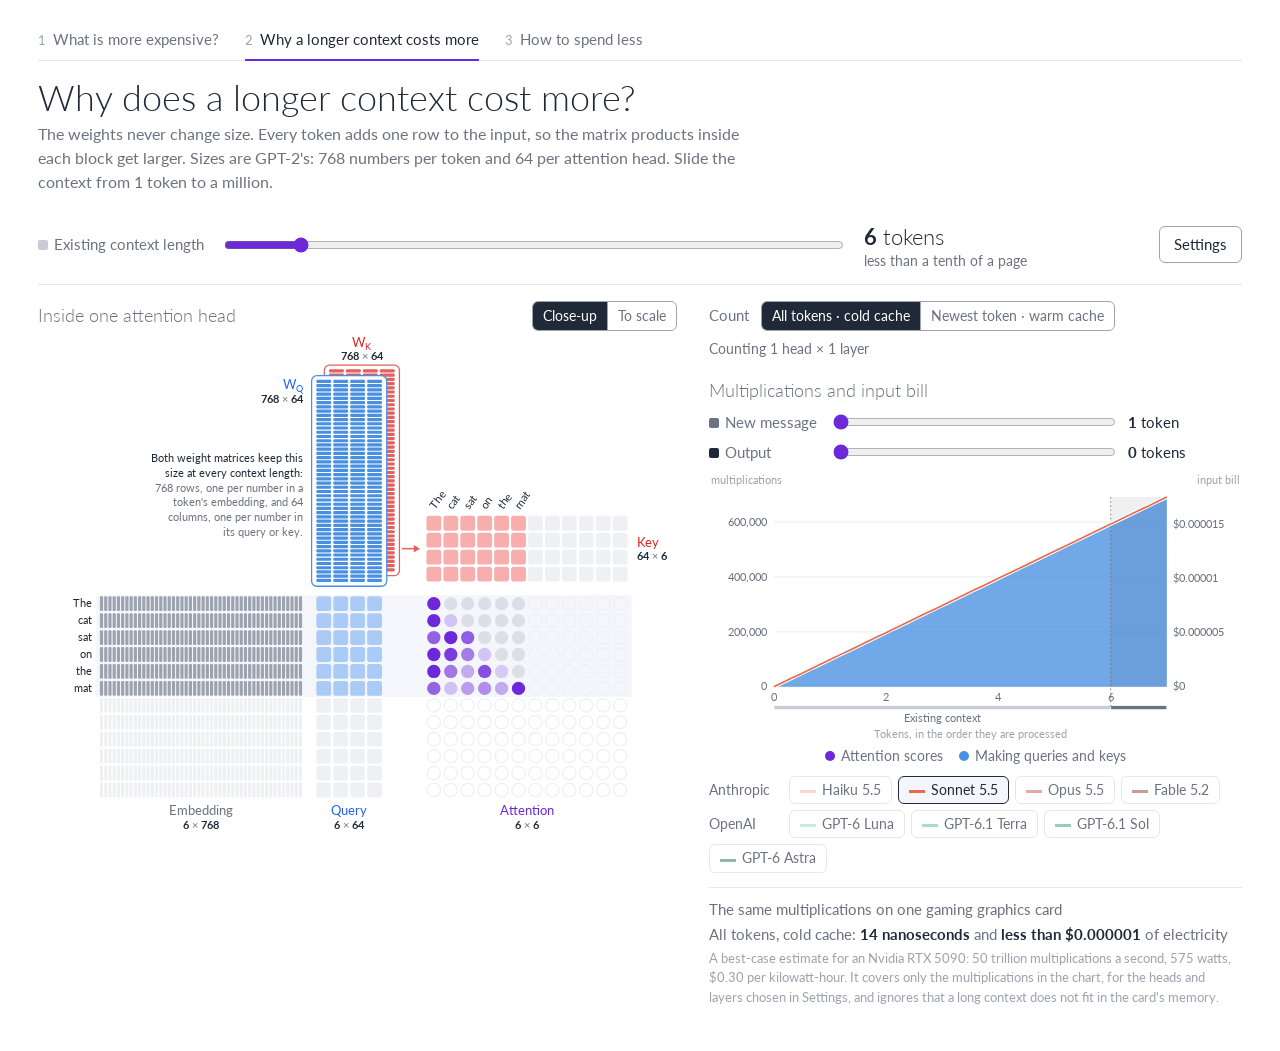
==== commit e8781285: "Show the context length in pages of text on page 2 Co-Authored-By: Claude Fable 5.2 <noreply@anthrop" ====
--- a/index.html
+++ b/index.html
@@ -149,6 +149,7 @@
 }
 .n-out { font-size: 22px; font-weight: 300; font-variant-numeric: tabular-nums; min-width: 9.6em; }
 .n-out b { font-weight: 700; }
+.n-out .pages { display: block; font-size: 14px; font-weight: 400; color: var(--ink-2); line-height: 1.2; }
 .buttons { display: flex; flex-wrap: wrap; gap: 8px; margin-left: auto; }
 button {
   font: inherit;
@@ -384,7 +385,7 @@
   <section class="controls" aria-label="Controls">
     <label for="ctx-length"><span class="swatch sw-part ctx"></span>Existing context length</label>
     <input type="range" id="ctx-length" min="0" max="44" step="1" value="5">
-    <output class="n-out" id="ctx-out" for="ctx-length"><b>6</b> tokens</output>
+    <output class="n-out" id="ctx-out" for="ctx-length"><b>6</b> tokens<span class="pages">less than a tenth of a page</span></output>
     <details class="settings" id="settings">
       <summary>Settings</summary>
       <div class="settings-panel">
@@ -716,6 +717,15 @@
     return "$" + ((t.split(".")[1] || "").length < 2 ? parseFloat(t).toFixed(2) : t);
   }
   var warmMult = function (n) { return multW(n, "warm") + multS(n, "warm"); };
+
+  /* How much text n tokens are: a page of about 500 words is PAGE tokens (the same figure as in scenarios.js). */
+  var PAGE = 650;
+  function pagesOf(n) {
+    var p = n / PAGE;
+    if (p < 0.095) return "less than a tenth of a page";
+    if (p < 9.95) { var t = p.toFixed(1); return "about " + t + (t === "1.0" ? " page" : " pages") + " of text"; }
+    return "about " + fmt.format(Math.round(p)) + " pages of text";
+  }
 
   /* ---------- the same multiplications on one gaming graphics card ---------- */
   /* An estimate of the best case, checked on 16 November 2026. An Nvidia GeForce RTX 5090 is rated
@@ -1064,7 +1074,8 @@
     $("mode-warm").setAttribute("aria-pressed", warmOn());
 
     slider.value = nearestStop(n);
-    $("ctx-out").innerHTML = "<b>" + fmt.format(n) + "</b> " + (n === 1 ? "token" : "tokens");
+    $("ctx-out").innerHTML = "<b>" + fmt.format(n) + "</b> " + (n === 1 ? "token" : "tokens") +
+      "<span class=\"pages\">" + pagesOf(n) + "</span>";
     $("mult-note").textContent = "Counting " + fmt.format(state.heads) + (state.heads === 1 ? " head × " : " heads × ") +
       fmt.format(state.layers) + (state.layers === 1 ? " layer" : " layers");
     $("leg-warm").style.display = both ? "" : "none";
